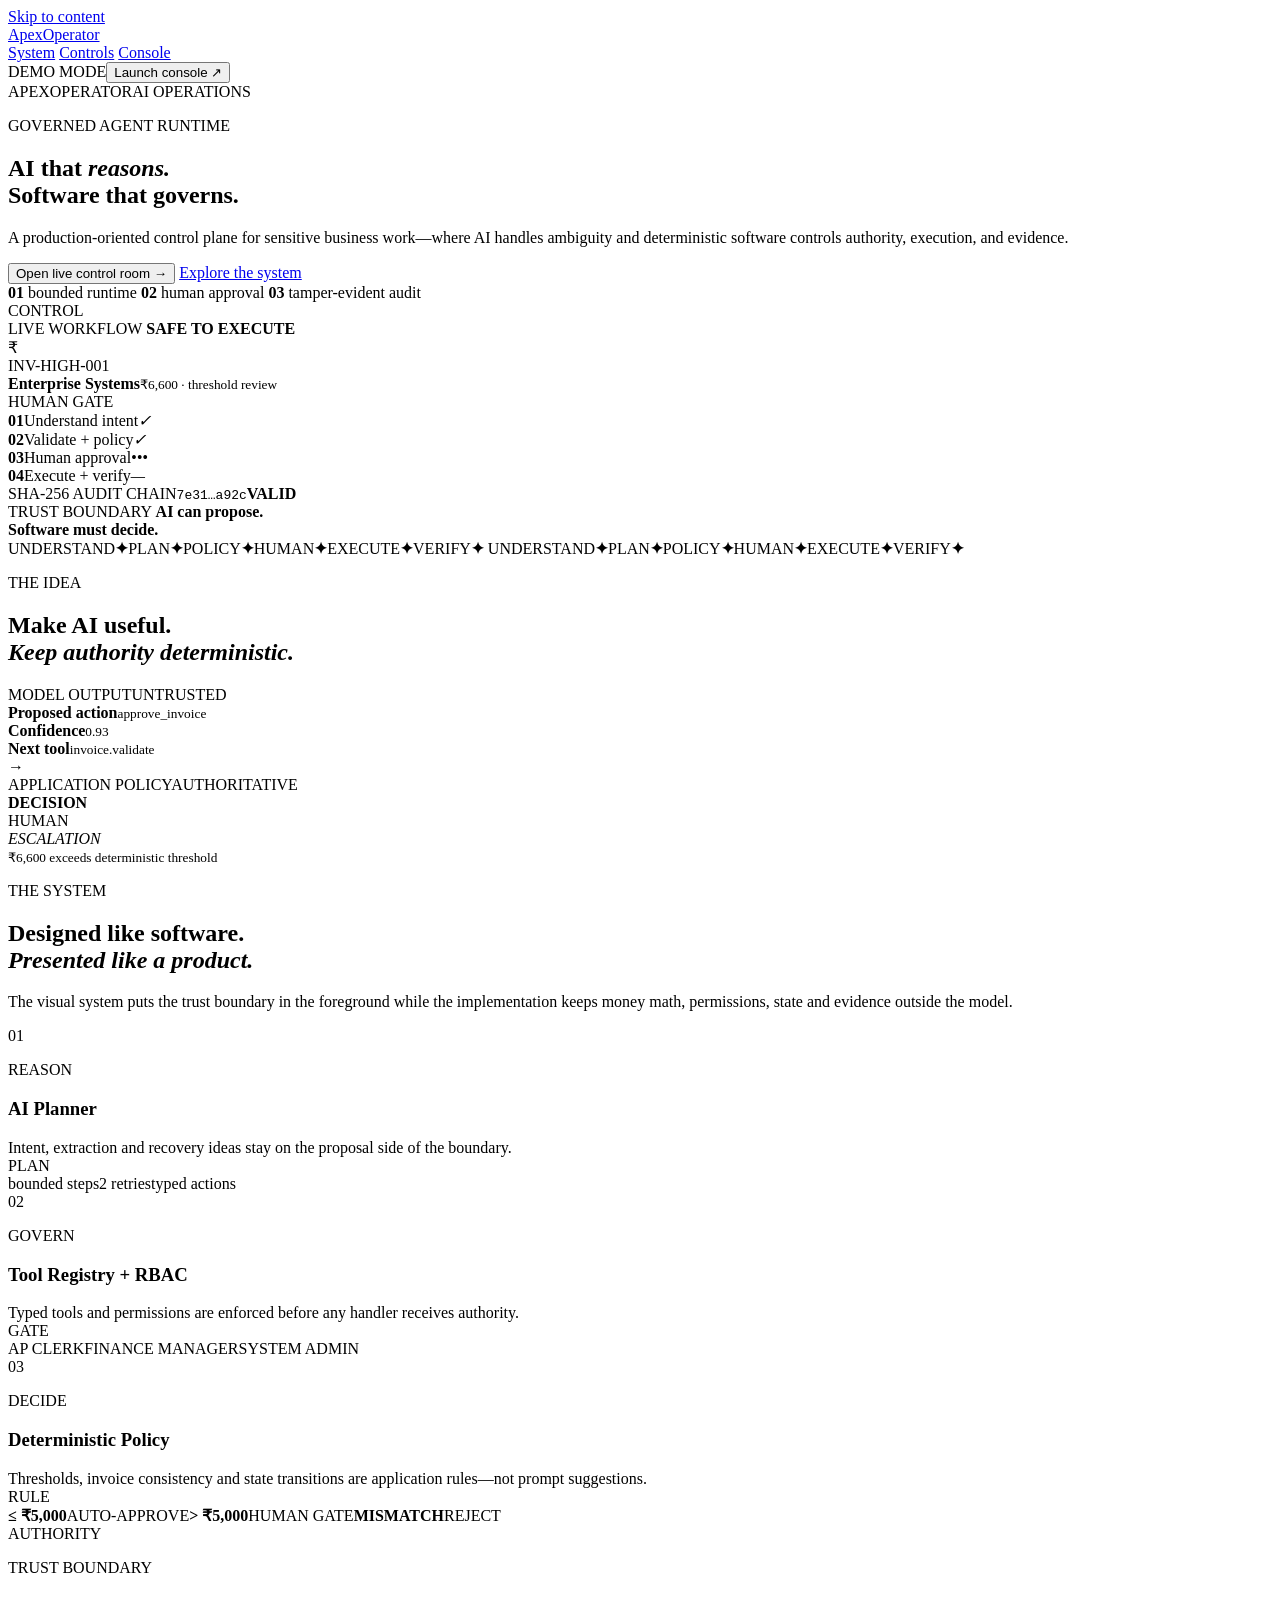
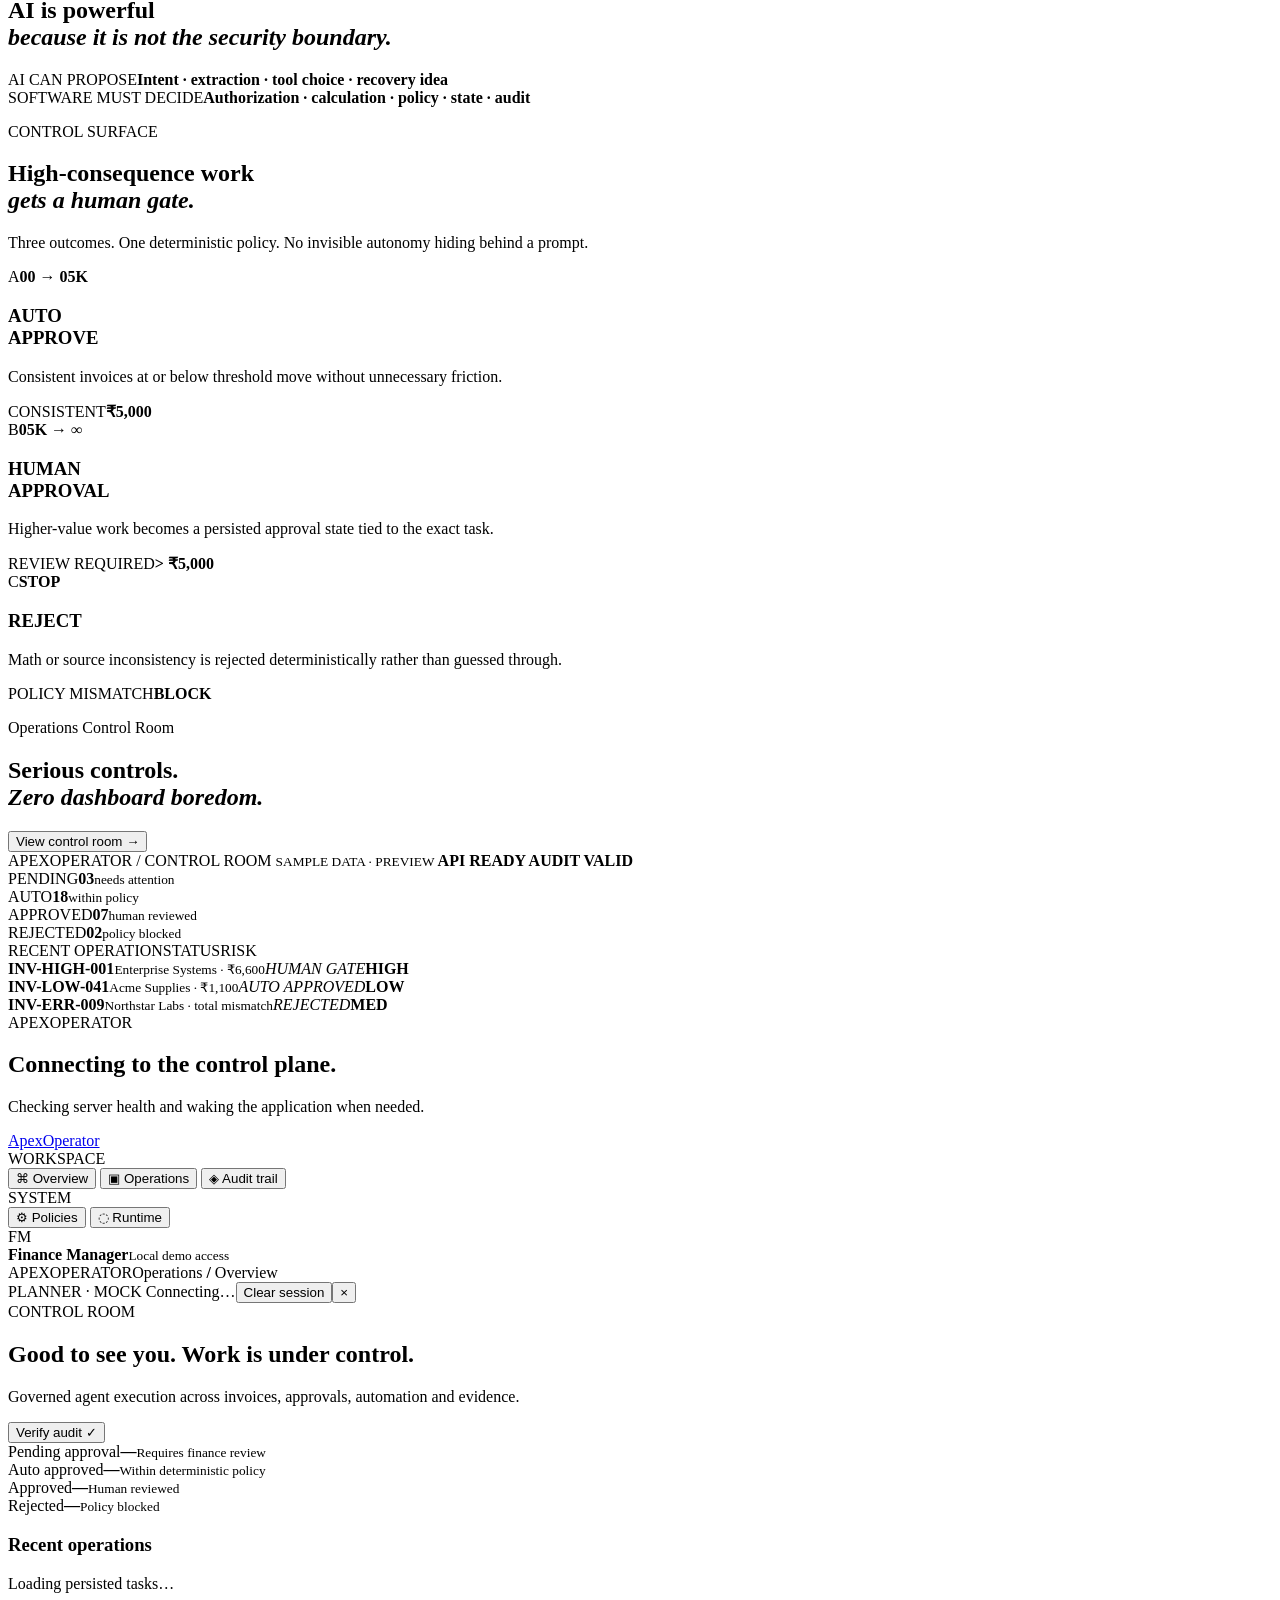
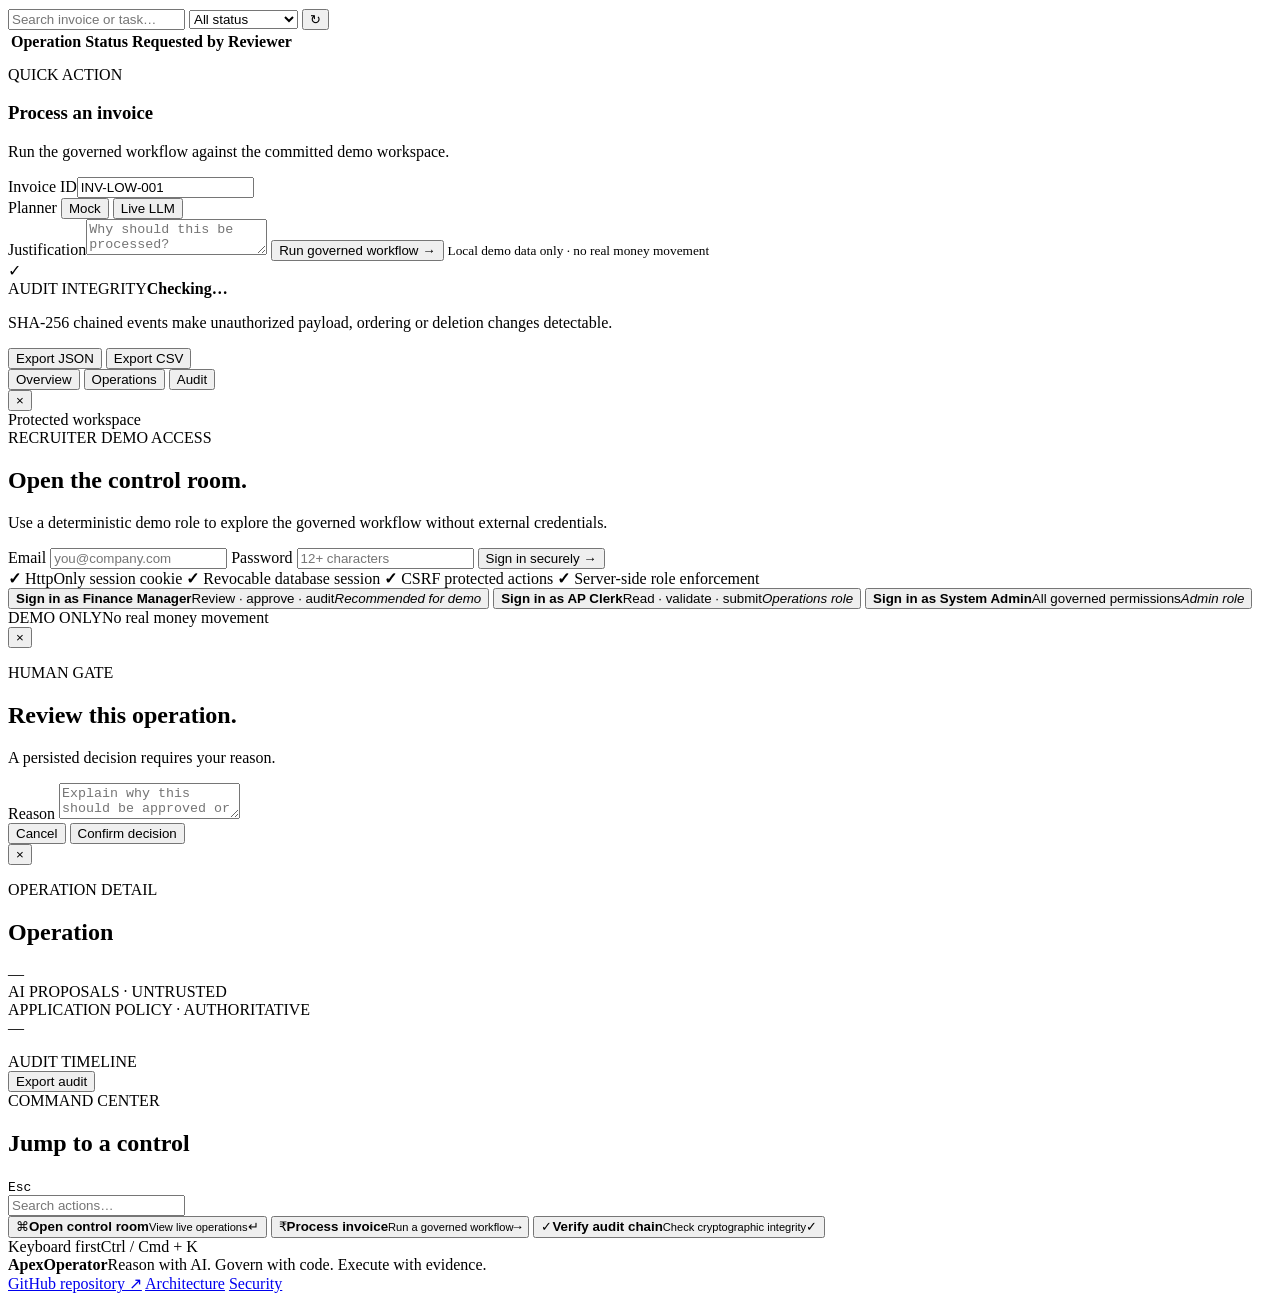
==== frontend/index.html @ 137b0757 "fix(ui): preserve control-room naming for product tests" ====
<!doctype html>
<html lang="en">
<head>
  <meta charset="utf-8">
  <meta name="viewport" content="width=device-width,initial-scale=1">
  <meta name="theme-color" content="#2e145f">
  <meta name="description" content="ApexOperator — governed AI for high-consequence business operations. AI plans. Deterministic software governs authority.">
  <meta name="robots" content="index,follow">
  <link rel="canonical" href="https://apexoperator.onrender.com/">
  <meta property="og:type" content="website">
  <meta property="og:title" content="ApexOperator — Governed AI Operations">
  <meta property="og:description" content="AI reasons. Deterministic software governs authority, execution and evidence.">
  <meta property="og:url" content="https://apexoperator.onrender.com/">
  <meta property="og:image" content="https://apexoperator.onrender.com/assets/social-card.svg">
  <meta name="twitter:card" content="summary_large_image">
  <meta name="twitter:title" content="ApexOperator — Governed AI Operations">
  <meta name="twitter:description" content="AI reasons. Deterministic software governs authority, execution and evidence.">
  <meta name="twitter:image" content="https://apexoperator.onrender.com/assets/social-card.svg">
  <link rel="icon" type="image/svg+xml" href="/assets/favicon.svg">
  <title>ApexOperator — Governed AI Operations</title>
  <link rel="stylesheet" href="/assets/styles.css">
  <link rel="stylesheet" href="/assets/2026-polish.css">
  <link rel="stylesheet" href="/assets/2026-editions.css">
</head>
<body>
  <div class="noise"></div>
  <div class="ambient ambient-a"></div>
  <div class="ambient ambient-b"></div>

  <a class="skip-link" href="#top">Skip to content</a>
  <header class="site-header">
    <a class="brand" href="#top" aria-label="ApexOperator home">
      <span class="brand-mark"><span></span><span></span><span></span></span>
      <span>ApexOperator</span>
    </a>
    <nav class="top-nav" aria-label="Primary">
      <a href="#system">System</a>
      <a href="#controls">Controls</a>
      <a href="#console">Console</a>
      <div class="header-actions"><span class="session-badge" id="sessionBadge"><b></b> DEMO MODE</span><button class="nav-cta" id="launchTop">Launch console <span>↗</span></button></div>
    </nav>
  </header>


  <main id="top">
    <section class="ed-hero">
      <div class="ed-hero-noise"></div>
      <div class="ed-hero-inner section-shell">
        <div class="ed-hero-copy">
          <div class="ed-mini-nav"><span>APEXOPERATOR</span><i></i><span>AI OPERATIONS</span></div>
          <p class="ed-kicker">GOVERNED AGENT RUNTIME</p>
          <h1>AI that <em>reasons.</em><br>Software that <strong>governs.</strong></h1>
          <p class="ed-hero-lede">A production-oriented control plane for sensitive business work—where AI handles ambiguity and deterministic software controls authority, execution, and evidence.</p>
          <div class="hero-actions">
            <button class="primary-btn ed-primary" id="launchHero">Open live control room <span>→</span></button>
            <a class="secondary-btn ed-secondary" href="#system">Explore the system</a>
          </div>
          <div class="ed-proof-row">
            <span><b>01</b> bounded runtime</span>
            <span><b>02</b> human approval</span>
            <span><b>03</b> tamper-evident audit</span>
          </div>
        </div>

        <div class="ed-hero-art" aria-label="ApexOperator governed execution visualization">
          <div class="ed-orb ed-orb-a"></div>
          <div class="ed-orb ed-orb-b"></div>
          <div class="ed-hero-word">CONTROL</div>
          <div class="ed-float-card ed-main-card">
            <div class="ed-card-head"><span>LIVE WORKFLOW</span><b><i></i> SAFE TO EXECUTE</b></div>
            <div class="ed-invoice">
              <div class="ed-invoice-icon">₹</div>
              <div><div>INV-HIGH-001</div><strong>Enterprise Systems</strong><small>₹6,600 · threshold review</small></div>
              <span>HUMAN GATE</span>
            </div>
            <div class="ed-flow">
              <div class="ed-flow-item done"><b>01</b><span>Understand intent</span><i>✓</i></div>
              <div class="ed-flow-line"></div>
              <div class="ed-flow-item done"><b>02</b><span>Validate + policy</span><i>✓</i></div>
              <div class="ed-flow-line active"></div>
              <div class="ed-flow-item wait"><b>03</b><span>Human approval</span><i>•••</i></div>
              <div class="ed-flow-line"></div>
              <div class="ed-flow-item mute"><b>04</b><span>Execute + verify</span><i>—</i></div>
            </div>
            <div class="ed-hash"><span>SHA-256 AUDIT CHAIN</span><code>7e31…a92c</code><strong>VALID</strong></div>
          </div>
          <div class="ed-float-card ed-side-card">
            <span>TRUST BOUNDARY</span>
            <strong>AI can propose.<br>Software must decide.</strong>
          </div>
        </div>
      </div>
    </section>

    <section class="ed-marquee" aria-label="Workflow principles">
      <div class="ed-marquee-track" aria-hidden="true">
        <span>UNDERSTAND</span><b>✦</b><span>PLAN</span><b>✦</b><span>POLICY</span><b>✦</b><span>HUMAN</span><b>✦</b><span>EXECUTE</span><b>✦</b><span>VERIFY</span><b>✦</b>
        <span>UNDERSTAND</span><b>✦</b><span>PLAN</span><b>✦</b><span>POLICY</span><b>✦</b><span>HUMAN</span><b>✦</b><span>EXECUTE</span><b>✦</b><span>VERIFY</span><b>✦</b>
      </div>
    </section>

    <section class="ed-statement section-shell">
      <div class="ed-statement-copy">
        <p class="ed-kicker">THE IDEA</p>
        <h2>Make AI useful.<br><em>Keep authority deterministic.</em></h2>
      </div>
      <div class="ed-statement-visual">
        <div class="ed-signal-card">
          <div class="ed-signal-top"><span>MODEL OUTPUT</span><span>UNTRUSTED</span></div>
          <div class="ed-signal-line"><i></i><b>Proposed action</b><small>approve_invoice</small></div>
          <div class="ed-signal-line"><i></i><b>Confidence</b><small>0.93</small></div>
          <div class="ed-signal-line"><i></i><b>Next tool</b><small>invoice.validate</small></div>
        </div>
        <div class="ed-arrow">→</div>
        <div class="ed-decision-card">
          <div class="ed-signal-top"><span>APPLICATION POLICY</span><span class="green">AUTHORITATIVE</span></div>
          <strong>DECISION</strong>
          <div class="ed-decision">HUMAN<br><em>ESCALATION</em></div>
          <small>₹6,600 exceeds deterministic threshold</small>
        </div>
      </div>
    </section>

    <section class="ed-system section-shell" id="system">
      <div class="ed-section-intro">
        <div><p class="ed-kicker">THE SYSTEM</p><h2>Designed like software.<br><em>Presented like a product.</em></h2></div>
        <p>The visual system puts the trust boundary in the foreground while the implementation keeps money math, permissions, state and evidence outside the model.</p>
      </div>

      <article class="ed-system-row ed-row-purple">
        <div class="ed-row-index">01</div>
        <div class="ed-row-copy"><p>REASON</p><h3>AI Planner</h3><span>Intent, extraction and recovery ideas stay on the proposal side of the boundary.</span></div>
        <div class="ed-row-art"><div class="ed-giant-word">PLAN</div><div class="ed-chip-stack"><span>bounded steps</span><span>2 retries</span><span>typed actions</span></div></div>
      </article>

      <article class="ed-system-row ed-row-green">
        <div class="ed-row-index">02</div>
        <div class="ed-row-copy"><p>GOVERN</p><h3>Tool Registry + RBAC</h3><span>Typed tools and permissions are enforced before any handler receives authority.</span></div>
        <div class="ed-row-art"><div class="ed-giant-word">GATE</div><div class="ed-chip-stack"><span>AP CLERK</span><span>FINANCE MANAGER</span><span>SYSTEM ADMIN</span></div></div>
      </article>

      <article class="ed-system-row ed-row-ink">
        <div class="ed-row-index">03</div>
        <div class="ed-row-copy"><p>DECIDE</p><h3>Deterministic Policy</h3><span>Thresholds, invoice consistency and state transitions are application rules—not prompt suggestions.</span></div>
        <div class="ed-row-art"><div class="ed-giant-word">RULE</div><div class="ed-policy-slab"><b>≤ ₹5,000</b><span>AUTO-APPROVE</span><b>&gt; ₹5,000</b><span>HUMAN GATE</span><b>MISMATCH</b><span>REJECT</span></div></div>
      </article>
    </section>

    <section class="ed-boundary">
      <div class="section-shell ed-boundary-inner">
        <div class="ed-boundary-word">AUTHORITY</div>
        <div class="ed-boundary-copy">
          <p class="ed-kicker">TRUST BOUNDARY</p>
          <h2>AI is powerful<br><em>because it is not the security boundary.</em></h2>
          <div class="ed-boundary-grid">
            <div><span>AI CAN PROPOSE</span><strong>Intent · extraction · tool choice · recovery idea</strong></div>
            <div><span>SOFTWARE MUST DECIDE</span><strong>Authorization · calculation · policy · state · audit</strong></div>
          </div>
        </div>
      </div>
    </section>

    <section class="ed-controls section-shell controls-section" id="controls">
      <div class="ed-section-intro">
        <div><p class="ed-kicker">CONTROL SURFACE</p><h2>High-consequence work<br><em>gets a human gate.</em></h2></div>
        <p>Three outcomes. One deterministic policy. No invisible autonomy hiding behind a prompt.</p>
      </div>

      <div class="ed-control-grid">
        <article class="ed-control-card ed-control-a">
          <div class="ed-control-top"><span>A</span><b>00 → 05K</b></div>
          <h3>AUTO<br>APPROVE</h3>
          <p>Consistent invoices at or below threshold move without unnecessary friction.</p>
          <div class="ed-control-foot"><span>CONSISTENT</span><strong>₹5,000</strong></div>
        </article>
        <article class="ed-control-card ed-control-b">
          <div class="ed-control-top"><span>B</span><b>05K → ∞</b></div>
          <h3>HUMAN<br>APPROVAL</h3>
          <p>Higher-value work becomes a persisted approval state tied to the exact task.</p>
          <div class="ed-control-foot"><span>REVIEW REQUIRED</span><strong>&gt; ₹5,000</strong></div>
        </article>
        <article class="ed-control-card ed-control-c">
          <div class="ed-control-top"><span>C</span><b>STOP</b></div>
          <h3>REJECT</h3>
          <p>Math or source inconsistency is rejected deterministically rather than guessed through.</p>
          <div class="ed-control-foot"><span>POLICY MISMATCH</span><strong>BLOCK</strong></div>
        </article>
      </div>
    </section>

    <section class="ed-console-section section-shell console-preview" id="console">
      <div class="ed-console-head">
        <div><p class="ed-kicker">Operations Control Room</p><h2>Serious controls.<br><em>Zero dashboard boredom.</em></h2></div>
        <button class="secondary-btn" id="launchConsole">View control room <span>→</span></button>
      </div>
      <div class="ed-console-frame">
        <div class="ed-console-bar"><span>APEXOPERATOR / CONTROL ROOM <small class="sample-label">SAMPLE DATA · PREVIEW</small></span><b><i></i> API READY</b><b><i></i> AUDIT VALID</b></div>
        <div class="ed-console-stats">
          <div><span>PENDING</span><strong>03</strong><small>needs attention</small></div>
          <div><span>AUTO</span><strong>18</strong><small>within policy</small></div>
          <div><span>APPROVED</span><strong>07</strong><small>human reviewed</small></div>
          <div><span>REJECTED</span><strong>02</strong><small>policy blocked</small></div>
        </div>
        <div class="ed-console-table">
          <div class="ed-console-row ed-console-headrow"><span>RECENT OPERATION</span><span>STATUS</span><span>RISK</span></div>
          <div class="ed-console-row"><span><b>INV-HIGH-001</b><small>Enterprise Systems · ₹6,600</small></span><em>HUMAN GATE</em><strong>HIGH</strong></div>
          <div class="ed-console-row"><span><b>INV-LOW-041</b><small>Acme Supplies · ₹1,100</small></span><em class="green">AUTO APPROVED</em><strong>LOW</strong></div>
          <div class="ed-console-row"><span><b>INV-ERR-009</b><small>Northstar Labs · total mismatch</small></span><em class="red">REJECTED</em><strong>MED</strong></div>
        </div>
      </div>
    </section>
  </main>

  <div class="boot-overlay" id="bootOverlay" aria-hidden="false">
    <div class="boot-card" role="status" aria-live="polite">
      <div class="boot-kicker"><i></i> APEXOPERATOR</div>
      <h2 id="bootTitle">Connecting to the control plane.</h2>
      <p id="bootMessage">Checking server health and waking the application when needed.</p>
      <div class="boot-progress"><i id="bootProgress"></i></div>
      <button class="secondary-btn" id="bootRetry" hidden>Retry connection</button>
    </div>
  </div>

  <div class="console-overlay" id="consoleOverlay" aria-hidden="true">
    <div class="console-app">
      <div class="app-sidebar">
        <a class="brand app-brand" href="#top"><span class="brand-mark"><span></span><span></span><span></span></span><span>ApexOperator</span></a>
        <div class="side-label">WORKSPACE</div>
        <button class="side-link active"><span>⌘</span> Overview</button>
        <button class="side-link" id="sideTasks"><span>▣</span> Operations</button>
        <button class="side-link"><span>◈</span> Audit trail</button>
        <div class="side-label">SYSTEM</div>
        <button class="side-link"><span>⚙</span> Policies</button>
        <button class="side-link"><span>◌</span> Runtime</button>
        <div class="side-footer"><span class="avatar">FM</span><div><b>Finance Manager</b><small>Local demo access</small></div></div>
      </div>
      <div class="app-main">
        <div class="app-topbar">
          <div><span class="mobile-brand">APEXOPERATOR</span><span class="crumb">Operations <b>/</b> Overview</span></div>
          <div class="app-actions"><span id="plannerPill" class="planner-pill">PLANNER · MOCK</span><span id="apiPill" class="health-pill"><b></b> Connecting…</span><button class="ghost-btn" id="logout">Clear session</button><button class="close-btn" id="closeConsole" aria-label="Close">×</button></div>
        </div>

        <div class="app-content">
          <div class="app-welcome">
            <div><span class="eyebrow">CONTROL ROOM</span><h2>Good to see you. <span>Work is under control.</span></h2><p>Governed agent execution across invoices, approvals, automation and evidence.</p></div>
            <button class="primary-btn small" id="verifyBtn">Verify audit <span>✓</span></button>
          </div>

          <div class="live-kpis" id="liveKpis">
            <div class="live-kpi"><span>Pending approval</span><strong>—</strong><small>Requires finance review</small></div>
            <div class="live-kpi"><span>Auto approved</span><strong>—</strong><small>Within deterministic policy</small></div>
            <div class="live-kpi"><span>Approved</span><strong>—</strong><small>Human reviewed</small></div>
            <div class="live-kpi"><span>Rejected</span><strong>—</strong><small>Policy blocked</small></div>
          </div>

          <div class="workspace-grid">
            <section class="operations-panel">
              <div class="panel-toolbar">
                <div><h3>Recent operations</h3><p id="recordHint">Loading persisted tasks…</p></div>
                <div class="toolbar-tools">
  <input id="taskFilter" type="search" placeholder="Search invoice or task…" aria-label="Search operations">
  <select id="taskStatusFilter" aria-label="Filter by status">
    <option value="">All status</option>
    <option value="PENDING_HUMAN_APPROVAL">Pending</option>
    <option value="AUTO_APPROVED">Auto approved</option>
    <option value="APPROVED">Approved</option>
    <option value="REJECTED">Rejected</option>
  </select>
  <button class="icon-btn" id="refreshBtn" title="Refresh">↻</button>
</div>
              </div>
              <div class="operation-table-wrap">
                <table class="operation-table">
                  <thead><tr><th>Operation</th><th>Status</th><th>Requested by</th><th>Reviewer</th><th></th></tr></thead>
                  <tbody id="operationsBody">
  <tr class="skeleton-row"><td colspan="5"><span></span><span></span><span></span></td></tr>
  <tr class="skeleton-row"><td colspan="5"><span></span><span></span><span></span></td></tr>
  <tr class="skeleton-row"><td colspan="5"><span></span><span></span><span></span></td></tr>
</tbody>
                </table>
              </div>
              <div id="taskPagination" class="task-pagination" hidden></div>
            </section>

            <aside class="right-rail">
              <section class="action-panel">
                <div class="eyebrow">QUICK ACTION</div>
                <h3>Process an invoice</h3>
                <p>Run the governed workflow against the committed demo workspace.</p>
                <label>Invoice ID<input id="invoiceInput" value="INV-LOW-001" autocomplete="off"></label>
                <div class="planner-toggle" role="group" aria-label="Planner mode">
                  <span>Planner</span>
                  <button type="button" class="planner-choice active" data-planner="mock">Mock</button>
                  <button type="button" class="planner-choice" data-planner="openai" id="livePlannerChoice">Live LLM</button>
                </div>
                <label>Justification<textarea id="justificationInput" placeholder="Why should this be processed?"></textarea></label>
                <button class="primary-btn full" id="processBtn">Run governed workflow <span>→</span></button>
                <small class="demo-note">Local demo data only · no real money movement</small>
              </section>
              <section class="integrity-panel" id="integrityPanel">
                <div class="integrity-head"><span class="shield">✓</span><div><span>AUDIT INTEGRITY</span><strong id="auditStatus">Checking…</strong></div></div>
                <div class="integrity-bar"><i></i></div>
                <p>SHA-256 chained events make unauthorized payload, ordering or deletion changes detectable.</p>
                <div class="audit-actions">
                  <button class="ghost-btn" id="exportJsonBtn">Export JSON</button>
                  <button class="ghost-btn" id="exportCsvBtn">Export CSV</button>
                  <button class="ghost-btn danger" id="tamperBtn" hidden>Simulate tampering</button>
                  <button class="ghost-btn" id="resetDemoBtn" hidden>Reset demo data</button>
                </div>
              </section>
            </aside>
          </div>
        </div>
      </div>
      <div class="mobile-console-nav" aria-label="Control room navigation">
        <button data-mobile-section="overview">Overview</button>
        <button data-mobile-section="operations">Operations</button>
        <button data-mobile-section="audit">Audit</button>
      </div>
    </div>
  </div>

  <div class="auth-modal" id="authModal" aria-hidden="true">
    <div class="auth-card" role="dialog" aria-modal="true" aria-labelledby="authTitle">
      <button class="close-btn modal-close" id="closeAuth" aria-label="Close sign in">×</button>
      <div class="auth-topline">
        <div class="auth-logo"><span class="brand-mark"><span></span><span></span><span></span></span></div>
        <span class="security-chip"><b></b> Protected workspace</span>
      </div>
      <div class="eyebrow" id="authKicker">RECRUITER DEMO ACCESS</div>
      <h2 id="authTitle">Open the control room.</h2>
      <p id="authLede">Use a deterministic demo role to explore the governed workflow without external credentials.</p>

      <div id="productionAuth" class="hidden">
        <form id="loginForm" class="login-form">
          <label>Email
            <input id="loginEmail" name="email" type="email" autocomplete="username" placeholder="you@company.com" required>
          </label>
          <label>Password
            <input id="loginPassword" name="password" type="password" autocomplete="current-password" placeholder="12+ characters" minlength="12" required>
          </label>
          <button class="primary-btn full" id="loginBtn" type="submit">Sign in securely <span>→</span></button>
        </form>
        <div class="auth-security-grid">
          <span><b>✓</b> HttpOnly session cookie</span>
          <span><b>✓</b> Revocable database session</span>
          <span><b>✓</b> CSRF protected actions</span>
          <span><b>✓</b> Server-side role enforcement</span>
        </div>
      </div>

      <div id="demoAuth">
        <div class="role-grid">
          <button class="role-card" aria-label="Finance Manager" data-token="dev-manager-token" data-role="FINANCE_MANAGER" data-actor="dev-manager"><b>Sign in as Finance Manager</b><span>Review · approve · audit</span><i>Recommended for demo</i></button>
          <button class="role-card" aria-label="AP Clerk" data-token="dev-clerk-token" data-role="AP_CLERK" data-actor="dev-clerk"><b>Sign in as AP Clerk</b><span>Read · validate · submit</span><i>Operations role</i></button>
          <button class="role-card" aria-label="System Admin" data-token="dev-admin-token" data-role="SYSTEM_ADMIN" data-actor="dev-admin"><b>Sign in as System Admin</b><span>All governed permissions</span><i>Admin role</i></button>
        </div>
      </div>

      <div class="auth-foot" id="authFoot"><span>DEMO ONLY</span><span>No real money movement</span></div>
    </div>
  </div>

  <div class="review-modal" id="reviewModal" aria-hidden="true">
    <div class="review-card" role="dialog" aria-modal="true" aria-labelledby="reviewTitle">
      <button class="close-btn" id="closeReview" aria-label="Close review">×</button>
      <p class="ed-kicker">HUMAN GATE</p>
      <h2 id="reviewTitle">Review this operation.</h2>
      <p id="reviewTaskLabel">A persisted decision requires your reason.</p>
      <label>Reason
        <textarea id="reviewReason" minlength="3" maxlength="500" placeholder="Explain why this should be approved or rejected." required></textarea>
      </label>
      <div class="review-actions">
        <button class="secondary-btn" id="reviewCancel">Cancel</button>
        <button class="primary-btn" id="reviewConfirm">Confirm decision</button>
      </div>
      <div class="review-status" id="reviewStatus" aria-live="polite"></div>
    </div>
  </div>

  <div class="detail-modal" id="detailModal" aria-hidden="true">
    <div class="detail-card" role="dialog" aria-modal="true" aria-labelledby="detailTitle">
      <button class="close-btn" id="closeDetail" aria-label="Close task detail">×</button>
      <div class="detail-head">
        <div><p class="ed-kicker">OPERATION DETAIL</p><h2 id="detailTitle">Operation</h2><span id="detailMeta"></span></div>
        <span id="detailStatus" class="detail-status">—</span>
      </div>
      <div class="detail-grid">
        <section class="detail-panel">
          <div class="detail-panel-title">AI PROPOSALS · UNTRUSTED</div>
          <div id="plannerProposalList" class="proposal-list"></div>
        </section>
        <section class="detail-panel">
          <div class="detail-panel-title">APPLICATION POLICY · AUTHORITATIVE</div>
          <div id="policyDecision" class="policy-decision">—</div>
          <p id="policyDetail"></p>
        </section>
      </div>
      <section class="detail-panel">
        <div class="detail-panel-title">AUDIT TIMELINE</div>
        <div id="auditTimeline" class="audit-timeline"></div>
      </section>
      <div class="detail-footer"><span id="detailReviewer"></span><div><button class="ghost-btn" id="detailExport">Export audit</button></div></div>
    </div>
  </div>

  <div class="command-palette" id="commandPalette" aria-hidden="true">
    <div class="command-card" role="dialog" aria-modal="true" aria-labelledby="commandTitle">
      <div class="command-head"><div><span class="eyebrow">COMMAND CENTER</span><h2 id="commandTitle">Jump to a control</h2></div><kbd>Esc</kbd></div>
      <input id="commandSearch" type="search" placeholder="Search actions…" aria-label="Search actions">
      <div class="command-list">
        <button data-command="console"><span class="command-icon">⌘</span><strong>Open control room</strong><small>View live operations</small><kbd>↵</kbd></button>
        <button data-command="invoice"><span class="command-icon">₹</span><strong>Process invoice</strong><small>Run a governed workflow</small><kbd>→</kbd></button>
        <button data-command="audit"><span class="command-icon">✓</span><strong>Verify audit chain</strong><small>Check cryptographic integrity</small><kbd>✓</kbd></button>
      </div>
      <div class="command-foot"><span>Keyboard first</span><span>Ctrl / Cmd + K</span></div>
    </div>
  </div>

  <footer class="ed-footer section-shell">
    <div><strong>ApexOperator</strong><span>Reason with AI. Govern with code. Execute with evidence.</span></div>
    <nav aria-label="Footer">
      <a href="https://github.com/Eshablink/ApexOperator" target="_blank" rel="noopener">GitHub repository ↗</a>
      <a href="https://github.com/Eshablink/ApexOperator/blob/main/docs/ARCHITECTURE.md" target="_blank" rel="noopener">Architecture</a>
      <a href="https://github.com/Eshablink/ApexOperator/blob/main/docs/SECURITY.md" target="_blank" rel="noopener">Security</a>
    </nav>
  </footer>

  <div class="toast-stack" id="toastStack" aria-live="polite"></div>
  <script src="/assets/app.js"></script>
  <script src="/assets/2026-interactions.js"></script>
  <script src="/assets/control-room-enhancements.js"></script>
</body>
</html>
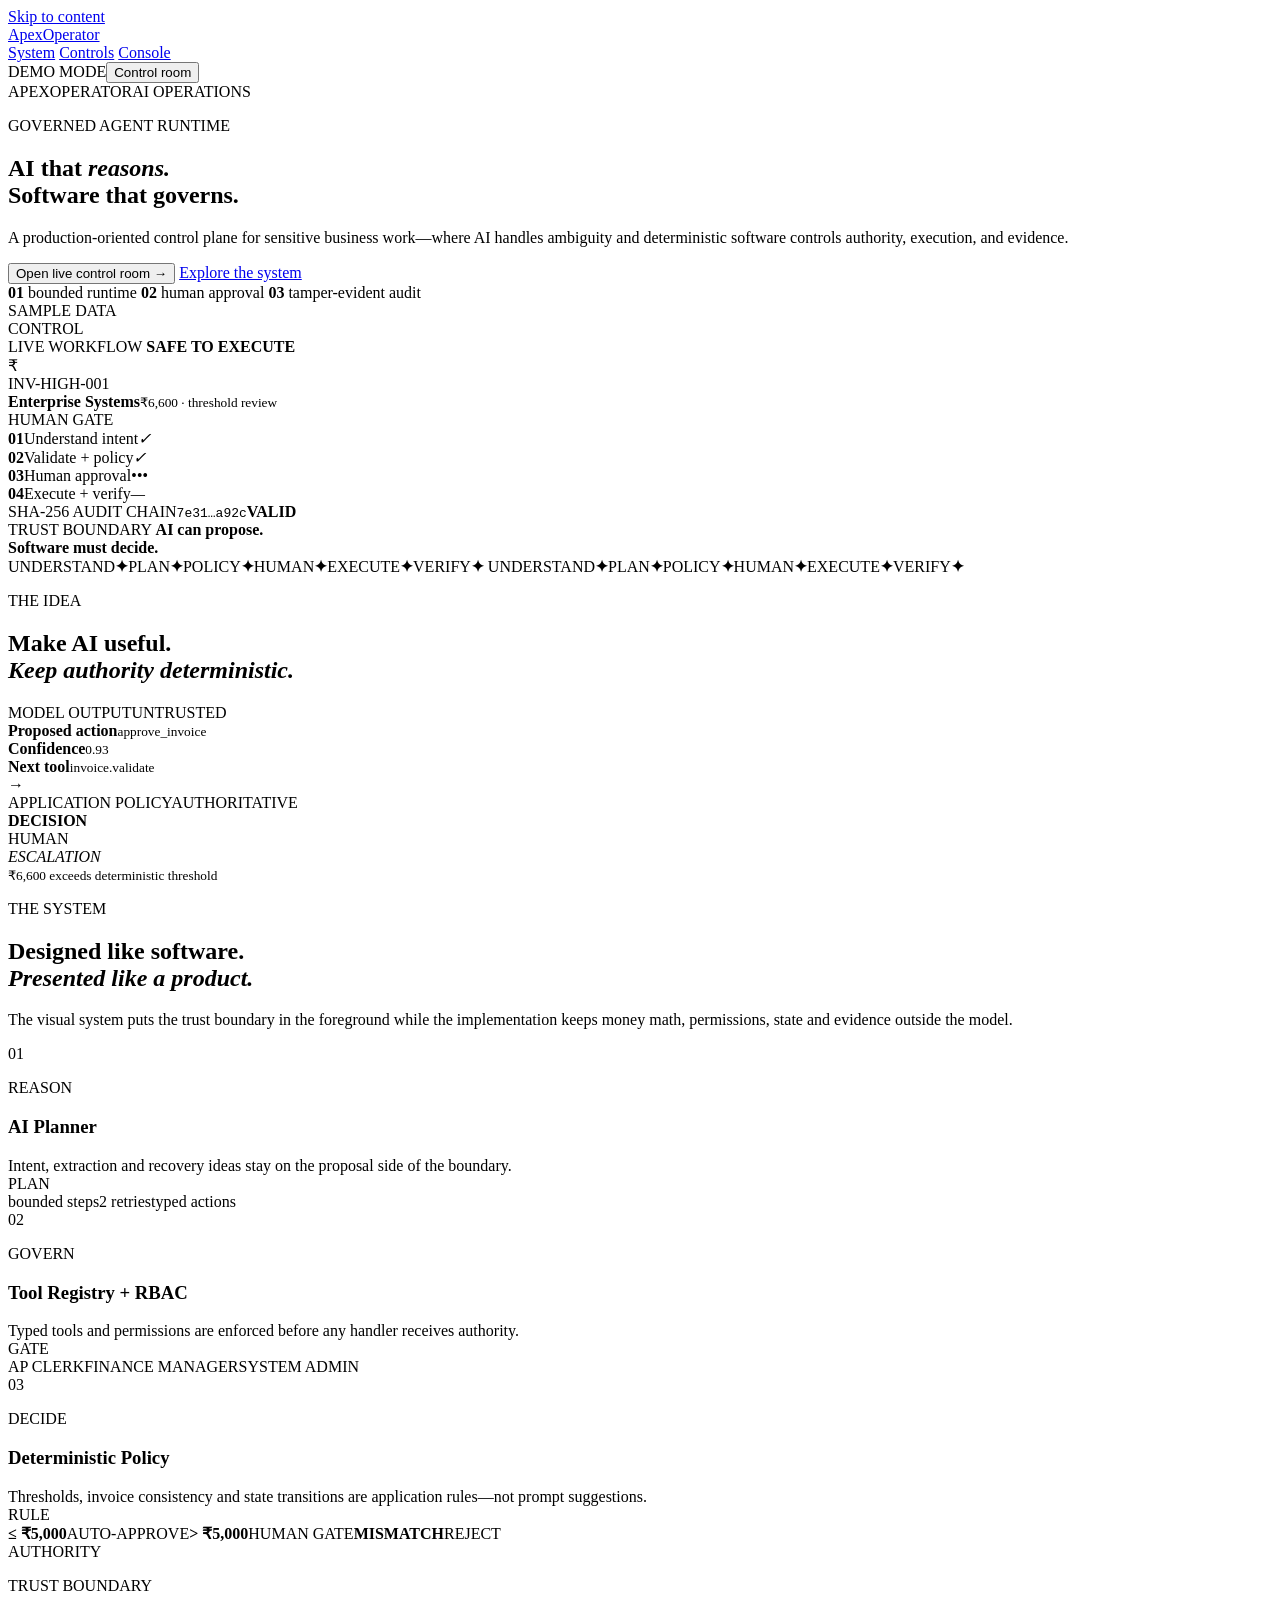
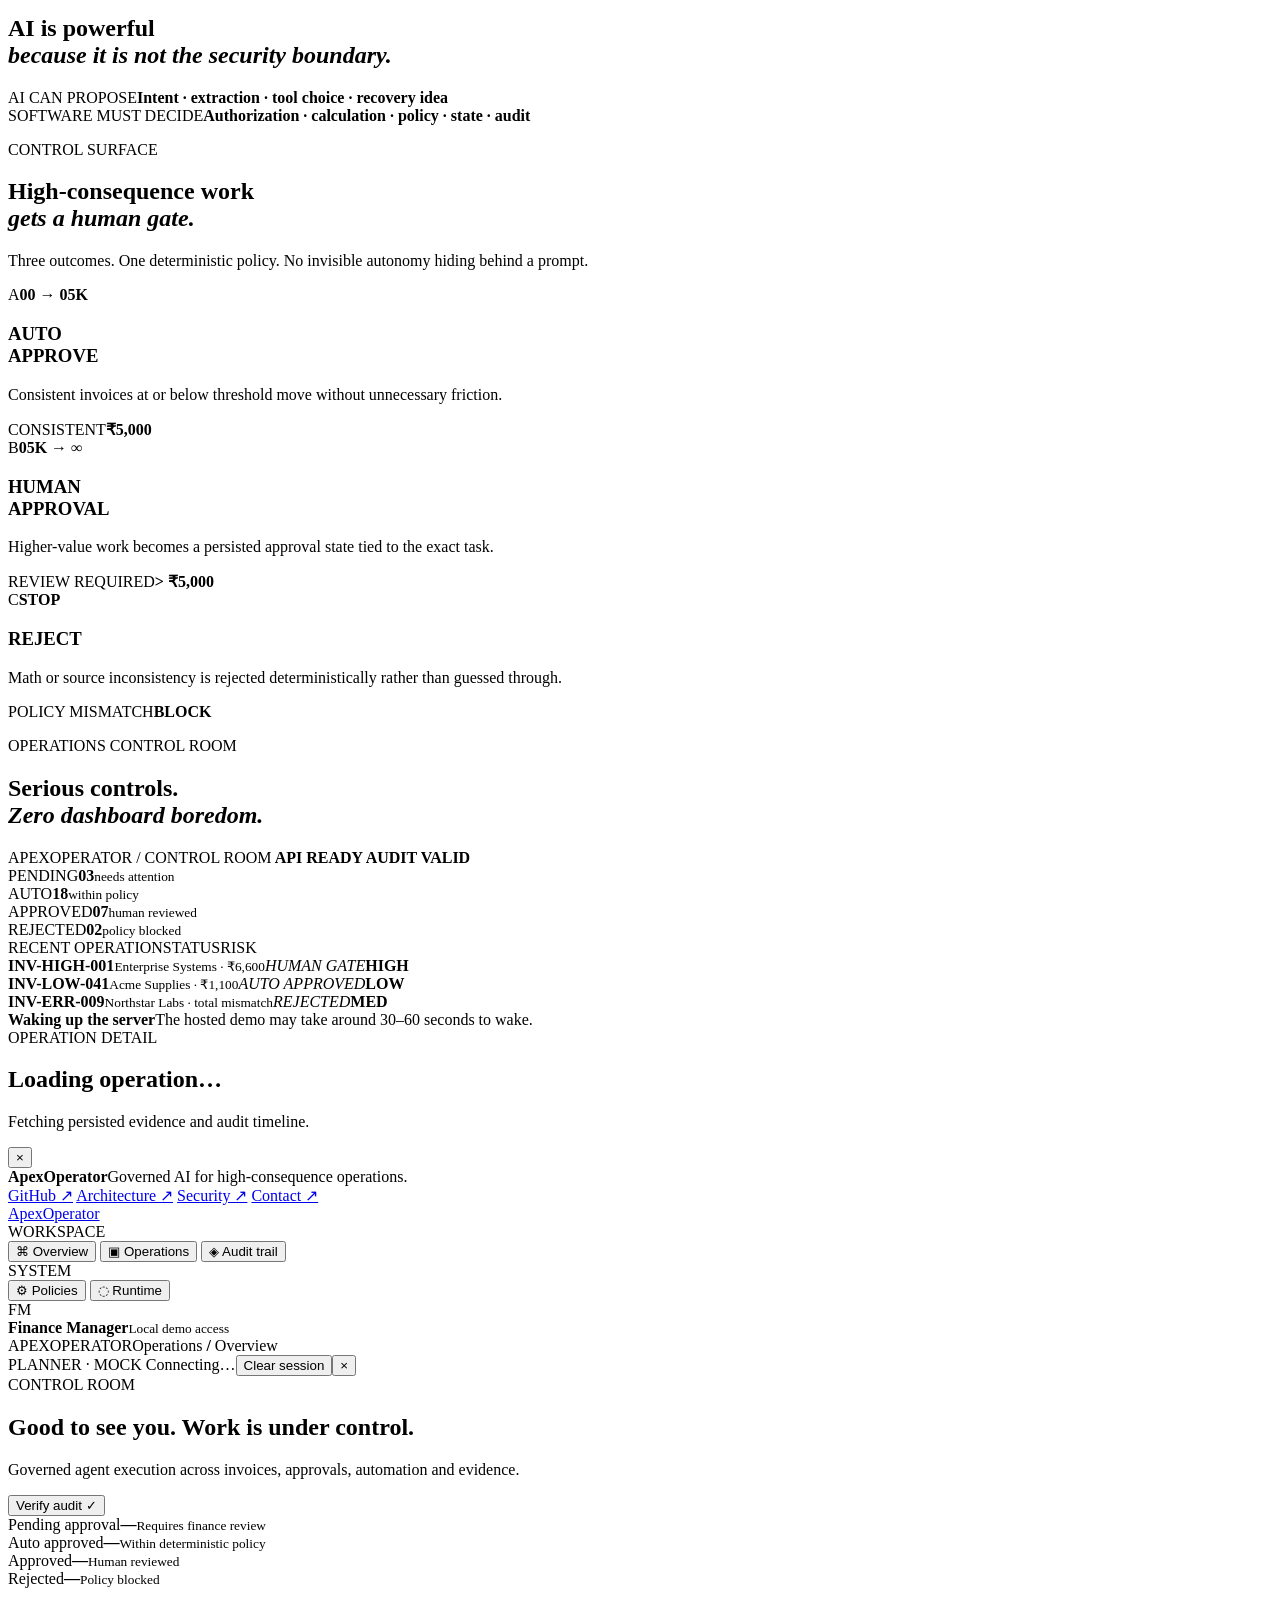
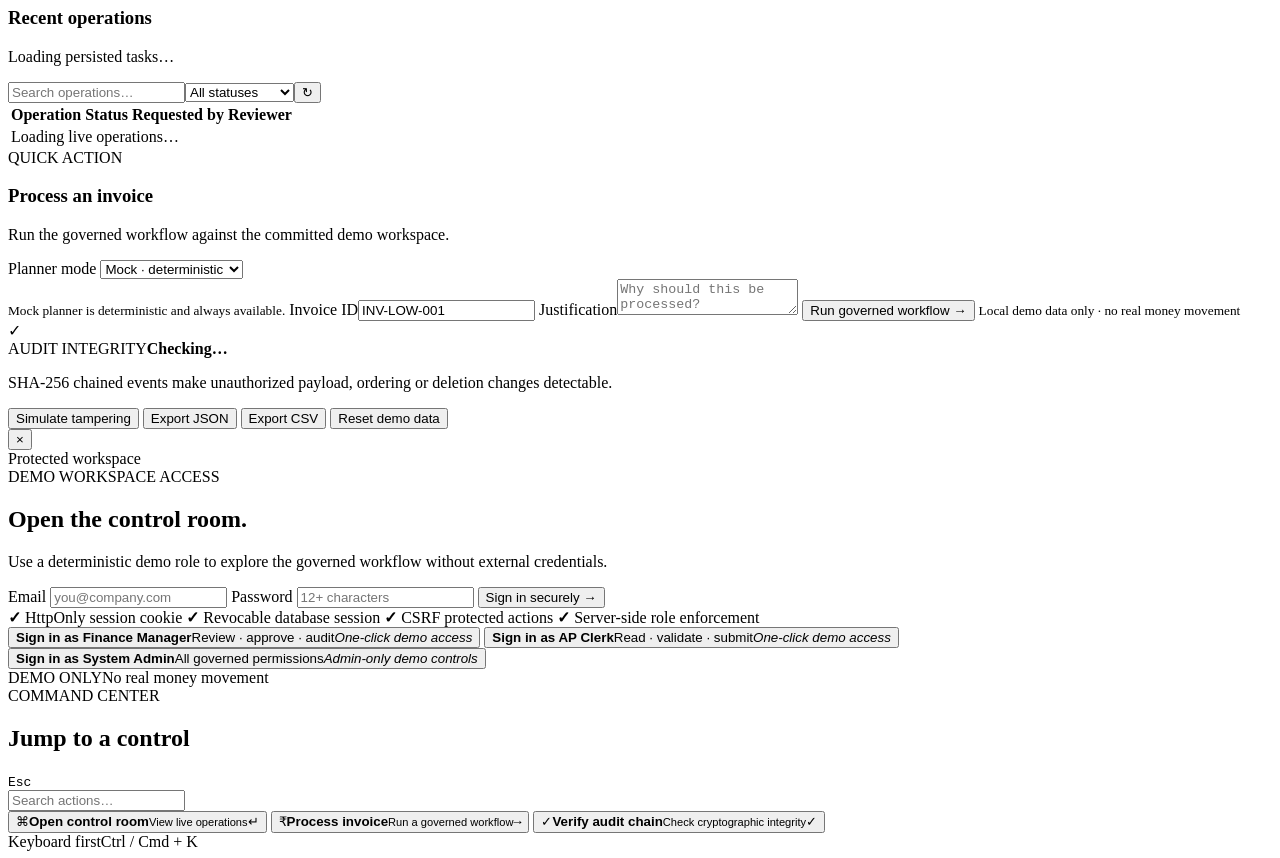
==== commit 79730e6d: "feat: add resilient states task detail and credibility links" ====
--- a/frontend/index.html
+++ b/frontend/index.html
@@ -4,23 +4,28 @@
   <meta charset="utf-8">
   <meta name="viewport" content="width=device-width,initial-scale=1">
   <meta name="theme-color" content="#2e145f">
-  <meta name="description" content="ApexOperator — governed AI for high-consequence business operations. AI plans. Deterministic software governs authority.">
+  <meta name="description" content="ApexOperator — governed AI for high-consequence business operations.">
   <meta name="robots" content="index,follow">
+  <meta name="theme-color" content="#2e145f">
   <link rel="canonical" href="https://apexoperator.onrender.com/">
   <meta property="og:type" content="website">
-  <meta property="og:title" content="ApexOperator — Governed AI Operations">
-  <meta property="og:description" content="AI reasons. Deterministic software governs authority, execution and evidence.">
+  <meta property="og:site_name" content="ApexOperator">
+  <meta property="og:title" content="ApexOperator — AI that reasons. Software that governs.">
+  <meta property="og:description" content="A governed agent runtime for sensitive business operations.">
   <meta property="og:url" content="https://apexoperator.onrender.com/">
-  <meta property="og:image" content="https://apexoperator.onrender.com/assets/social-card.svg">
+  <meta property="og:image" content="https://apexoperator.onrender.com/assets/og-image.svg">
+  <meta property="og:image:width" content="1200">
+  <meta property="og:image:height" content="630">
   <meta name="twitter:card" content="summary_large_image">
-  <meta name="twitter:title" content="ApexOperator — Governed AI Operations">
-  <meta name="twitter:description" content="AI reasons. Deterministic software governs authority, execution and evidence.">
-  <meta name="twitter:image" content="https://apexoperator.onrender.com/assets/social-card.svg">
+  <meta name="twitter:title" content="ApexOperator — AI that reasons. Software that governs.">
+  <meta name="twitter:description" content="Governed AI for high-consequence business operations.">
+  <meta name="twitter:image" content="https://apexoperator.onrender.com/assets/og-image.svg">
   <link rel="icon" type="image/svg+xml" href="/assets/favicon.svg">
-  <title>ApexOperator — Governed AI Operations</title>
+  <title>ApexOperator — AI Operations Control Room</title>
   <link rel="stylesheet" href="/assets/styles.css">
   <link rel="stylesheet" href="/assets/2026-polish.css">
   <link rel="stylesheet" href="/assets/2026-editions.css">
+  <link rel="stylesheet" href="/assets/ops-hardening.css">
 </head>
 <body>
   <div class="noise"></div>
@@ -37,7 +42,7 @@
       <a href="#system">System</a>
       <a href="#controls">Controls</a>
       <a href="#console">Console</a>
-      <div class="header-actions"><span class="session-badge" id="sessionBadge"><b></b> DEMO MODE</span><button class="nav-cta" id="launchTop">Launch console <span>↗</span></button></div>
+      <div class="header-actions"><span class="session-badge" id="sessionBadge"><b></b> DEMO MODE</span><button class="nav-cta" id="launchTop">Control room</button></div>
     </nav>
   </header>
 
@@ -63,6 +68,7 @@
         </div>
 
         <div class="ed-hero-art" aria-label="ApexOperator governed execution visualization">
+          <span class="sample-badge">SAMPLE DATA</span>
           <div class="ed-orb ed-orb-a"></div>
           <div class="ed-orb ed-orb-b"></div>
           <div class="ed-hero-word">CONTROL</div>
@@ -190,11 +196,10 @@
 
     <section class="ed-console-section section-shell console-preview" id="console">
       <div class="ed-console-head">
-        <div><p class="ed-kicker">Operations Control Room</p><h2>Serious controls.<br><em>Zero dashboard boredom.</em></h2></div>
-        <button class="secondary-btn" id="launchConsole">View control room <span>→</span></button>
+        <div><p class="ed-kicker">OPERATIONS CONTROL ROOM</p><h2>Serious controls.<br><em>Zero dashboard boredom.</em></h2></div>
       </div>
       <div class="ed-console-frame">
-        <div class="ed-console-bar"><span>APEXOPERATOR / CONTROL ROOM <small class="sample-label">SAMPLE DATA · PREVIEW</small></span><b><i></i> API READY</b><b><i></i> AUDIT VALID</b></div>
+        <div class="ed-console-bar"><span>APEXOPERATOR / CONTROL ROOM</span><b><i></i> API READY</b><b><i></i> AUDIT VALID</b></div>
         <div class="ed-console-stats">
           <div><span>PENDING</span><strong>03</strong><small>needs attention</small></div>
           <div><span>AUTO</span><strong>18</strong><small>within policy</small></div>
@@ -211,15 +216,35 @@
     </section>
   </main>
 
-  <div class="boot-overlay" id="bootOverlay" aria-hidden="false">
-    <div class="boot-card" role="status" aria-live="polite">
-      <div class="boot-kicker"><i></i> APEXOPERATOR</div>
-      <h2 id="bootTitle">Connecting to the control plane.</h2>
-      <p id="bootMessage">Checking server health and waking the application when needed.</p>
-      <div class="boot-progress"><i id="bootProgress"></i></div>
-      <button class="secondary-btn" id="bootRetry" hidden>Retry connection</button>
-    </div>
-  </div>
+
+  <div class="wake-notice" id="wakeNotice" role="status" aria-live="polite">
+    <div class="wake-notice-row">
+      <span class="wake-dot" aria-hidden="true"></span>
+      <div class="wake-notice-copy"><strong id="wakeTitle">Waking up the server</strong><span id="wakeMessage">The hosted demo may take around 30–60 seconds to wake.</span></div>
+      <button class="wake-retry" id="retryServer" hidden>Retry</button>
+    </div>
+  </div>
+
+  <div class="task-detail-modal" id="taskDetailModal" aria-hidden="true">
+    <div class="task-detail-card" role="dialog" aria-modal="true" aria-labelledby="taskDetailTitle">
+      <div class="task-detail-head">
+        <div><div class="eyebrow">OPERATION DETAIL</div><h2 id="taskDetailTitle">Loading operation…</h2><p id="taskDetailSubtitle">Fetching persisted evidence and audit timeline.</p></div>
+        <button class="task-detail-close" id="closeTaskDetail" aria-label="Close operation detail">×</button>
+      </div>
+      <div class="task-detail-body" id="taskDetailBody"></div>
+    </div>
+  </div>
+
+
+  <footer class="site-footer">
+    <div><strong>ApexOperator</strong><span>Governed AI for high-consequence operations.</span></div>
+    <nav aria-label="Footer">
+      <a href="https://github.com/Eshablink/ApexOperator" target="_blank" rel="noreferrer">GitHub ↗</a>
+      <a href="https://github.com/Eshablink/ApexOperator/blob/main/docs/ARCHITECTURE.md" target="_blank" rel="noreferrer">Architecture ↗</a>
+      <a href="https://github.com/Eshablink/ApexOperator/blob/main/docs/SECURITY.md" target="_blank" rel="noreferrer">Security ↗</a>
+      <a href="https://www.linkedin.com/in/esha-dabbara-708177255/" target="_blank" rel="noreferrer">Contact ↗</a>
+    </nav>
+  </footer>
 
   <div class="console-overlay" id="consoleOverlay" aria-hidden="true">
     <div class="console-app">
@@ -257,29 +282,14 @@
             <section class="operations-panel">
               <div class="panel-toolbar">
                 <div><h3>Recent operations</h3><p id="recordHint">Loading persisted tasks…</p></div>
-                <div class="toolbar-tools">
-  <input id="taskFilter" type="search" placeholder="Search invoice or task…" aria-label="Search operations">
-  <select id="taskStatusFilter" aria-label="Filter by status">
-    <option value="">All status</option>
-    <option value="PENDING_HUMAN_APPROVAL">Pending</option>
-    <option value="AUTO_APPROVED">Auto approved</option>
-    <option value="APPROVED">Approved</option>
-    <option value="REJECTED">Rejected</option>
-  </select>
-  <button class="icon-btn" id="refreshBtn" title="Refresh">↻</button>
-</div>
+                <div class="toolbar-tools"><input id="taskFilter" type="search" placeholder="Search operations…" aria-label="Search operations"><select id="statusFilter" aria-label="Filter by status"><option value="">All statuses</option><option value="PENDING_HUMAN_APPROVAL">Pending</option><option value="AUTO_APPROVED">Auto approved</option><option value="APPROVED">Approved</option><option value="REJECTED">Rejected</option></select><button class="icon-btn" id="refreshBtn" title="Refresh">↻</button></div>
               </div>
               <div class="operation-table-wrap">
                 <table class="operation-table">
                   <thead><tr><th>Operation</th><th>Status</th><th>Requested by</th><th>Reviewer</th><th></th></tr></thead>
-                  <tbody id="operationsBody">
-  <tr class="skeleton-row"><td colspan="5"><span></span><span></span><span></span></td></tr>
-  <tr class="skeleton-row"><td colspan="5"><span></span><span></span><span></span></td></tr>
-  <tr class="skeleton-row"><td colspan="5"><span></span><span></span><span></span></td></tr>
-</tbody>
+                  <tbody id="operationsBody"><tr><td colspan="5" class="loading-row">Loading live operations…</td></tr></tbody>
                 </table>
               </div>
-              <div id="taskPagination" class="task-pagination" hidden></div>
             </section>
 
             <aside class="right-rail">
@@ -287,12 +297,15 @@
                 <div class="eyebrow">QUICK ACTION</div>
                 <h3>Process an invoice</h3>
                 <p>Run the governed workflow against the committed demo workspace.</p>
+                <div class="planner-picker">
+                  <label for="plannerMode">Planner mode</label>
+                  <select id="plannerMode" aria-label="Planner mode">
+                    <option value="mock">Mock · deterministic</option>
+                    <option value="openai">Live LLM · untrusted</option>
+                  </select>
+                </div>
+                <small class="planner-hint" id="plannerHint">Mock planner is deterministic and always available.</small>
                 <label>Invoice ID<input id="invoiceInput" value="INV-LOW-001" autocomplete="off"></label>
-                <div class="planner-toggle" role="group" aria-label="Planner mode">
-                  <span>Planner</span>
-                  <button type="button" class="planner-choice active" data-planner="mock">Mock</button>
-                  <button type="button" class="planner-choice" data-planner="openai" id="livePlannerChoice">Live LLM</button>
-                </div>
                 <label>Justification<textarea id="justificationInput" placeholder="Why should this be processed?"></textarea></label>
                 <button class="primary-btn full" id="processBtn">Run governed workflow <span>→</span></button>
                 <small class="demo-note">Local demo data only · no real money movement</small>
@@ -301,21 +314,16 @@
                 <div class="integrity-head"><span class="shield">✓</span><div><span>AUDIT INTEGRITY</span><strong id="auditStatus">Checking…</strong></div></div>
                 <div class="integrity-bar"><i></i></div>
                 <p>SHA-256 chained events make unauthorized payload, ordering or deletion changes detectable.</p>
-                <div class="audit-actions">
-                  <button class="ghost-btn" id="exportJsonBtn">Export JSON</button>
-                  <button class="ghost-btn" id="exportCsvBtn">Export CSV</button>
-                  <button class="ghost-btn danger" id="tamperBtn" hidden>Simulate tampering</button>
-                  <button class="ghost-btn" id="resetDemoBtn" hidden>Reset demo data</button>
+                <div class="console-toolbar-actions">
+                  <button class="compact-action" id="tamperBtn">Simulate tampering</button>
+                  <button class="compact-action" id="exportJsonBtn">Export JSON</button>
+                  <button class="compact-action" id="exportCsvBtn">Export CSV</button>
+                  <button class="compact-action" id="resetDemoBtn">Reset demo data</button>
                 </div>
               </section>
             </aside>
           </div>
         </div>
-      </div>
-      <div class="mobile-console-nav" aria-label="Control room navigation">
-        <button data-mobile-section="overview">Overview</button>
-        <button data-mobile-section="operations">Operations</button>
-        <button data-mobile-section="audit">Audit</button>
       </div>
     </div>
   </div>
@@ -327,7 +335,7 @@
         <div class="auth-logo"><span class="brand-mark"><span></span><span></span><span></span></span></div>
         <span class="security-chip"><b></b> Protected workspace</span>
       </div>
-      <div class="eyebrow" id="authKicker">RECRUITER DEMO ACCESS</div>
+      <div class="eyebrow" id="authKicker">DEMO WORKSPACE ACCESS</div>
       <h2 id="authTitle">Open the control room.</h2>
       <p id="authLede">Use a deterministic demo role to explore the governed workflow without external credentials.</p>
 
@@ -351,56 +359,13 @@
 
       <div id="demoAuth">
         <div class="role-grid">
-          <button class="role-card" aria-label="Finance Manager" data-token="dev-manager-token" data-role="FINANCE_MANAGER" data-actor="dev-manager"><b>Sign in as Finance Manager</b><span>Review · approve · audit</span><i>Recommended for demo</i></button>
-          <button class="role-card" aria-label="AP Clerk" data-token="dev-clerk-token" data-role="AP_CLERK" data-actor="dev-clerk"><b>Sign in as AP Clerk</b><span>Read · validate · submit</span><i>Operations role</i></button>
-          <button class="role-card" aria-label="System Admin" data-token="dev-admin-token" data-role="SYSTEM_ADMIN" data-actor="dev-admin"><b>Sign in as System Admin</b><span>All governed permissions</span><i>Admin role</i></button>
+          <button class="role-card" data-token="dev-manager-token" data-role="FINANCE_MANAGER" data-actor="dev-manager"><b>Sign in as Finance Manager</b><span>Review · approve · audit</span><i>One-click demo access</i></button>
+          <button class="role-card" data-token="dev-clerk-token" data-role="AP_CLERK" data-actor="dev-clerk"><b>Sign in as AP Clerk</b><span>Read · validate · submit</span><i>One-click demo access</i></button>
+          <button class="role-card" data-token="dev-admin-token" data-role="SYSTEM_ADMIN" data-actor="dev-admin"><b>Sign in as System Admin</b><span>All governed permissions</span><i>Admin-only demo controls</i></button>
         </div>
       </div>
 
       <div class="auth-foot" id="authFoot"><span>DEMO ONLY</span><span>No real money movement</span></div>
-    </div>
-  </div>
-
-  <div class="review-modal" id="reviewModal" aria-hidden="true">
-    <div class="review-card" role="dialog" aria-modal="true" aria-labelledby="reviewTitle">
-      <button class="close-btn" id="closeReview" aria-label="Close review">×</button>
-      <p class="ed-kicker">HUMAN GATE</p>
-      <h2 id="reviewTitle">Review this operation.</h2>
-      <p id="reviewTaskLabel">A persisted decision requires your reason.</p>
-      <label>Reason
-        <textarea id="reviewReason" minlength="3" maxlength="500" placeholder="Explain why this should be approved or rejected." required></textarea>
-      </label>
-      <div class="review-actions">
-        <button class="secondary-btn" id="reviewCancel">Cancel</button>
-        <button class="primary-btn" id="reviewConfirm">Confirm decision</button>
-      </div>
-      <div class="review-status" id="reviewStatus" aria-live="polite"></div>
-    </div>
-  </div>
-
-  <div class="detail-modal" id="detailModal" aria-hidden="true">
-    <div class="detail-card" role="dialog" aria-modal="true" aria-labelledby="detailTitle">
-      <button class="close-btn" id="closeDetail" aria-label="Close task detail">×</button>
-      <div class="detail-head">
-        <div><p class="ed-kicker">OPERATION DETAIL</p><h2 id="detailTitle">Operation</h2><span id="detailMeta"></span></div>
-        <span id="detailStatus" class="detail-status">—</span>
-      </div>
-      <div class="detail-grid">
-        <section class="detail-panel">
-          <div class="detail-panel-title">AI PROPOSALS · UNTRUSTED</div>
-          <div id="plannerProposalList" class="proposal-list"></div>
-        </section>
-        <section class="detail-panel">
-          <div class="detail-panel-title">APPLICATION POLICY · AUTHORITATIVE</div>
-          <div id="policyDecision" class="policy-decision">—</div>
-          <p id="policyDetail"></p>
-        </section>
-      </div>
-      <section class="detail-panel">
-        <div class="detail-panel-title">AUDIT TIMELINE</div>
-        <div id="auditTimeline" class="audit-timeline"></div>
-      </section>
-      <div class="detail-footer"><span id="detailReviewer"></span><div><button class="ghost-btn" id="detailExport">Export audit</button></div></div>
     </div>
   </div>
 
@@ -417,18 +382,8 @@
     </div>
   </div>
 
-  <footer class="ed-footer section-shell">
-    <div><strong>ApexOperator</strong><span>Reason with AI. Govern with code. Execute with evidence.</span></div>
-    <nav aria-label="Footer">
-      <a href="https://github.com/Eshablink/ApexOperator" target="_blank" rel="noopener">GitHub repository ↗</a>
-      <a href="https://github.com/Eshablink/ApexOperator/blob/main/docs/ARCHITECTURE.md" target="_blank" rel="noopener">Architecture</a>
-      <a href="https://github.com/Eshablink/ApexOperator/blob/main/docs/SECURITY.md" target="_blank" rel="noopener">Security</a>
-    </nav>
-  </footer>
-
   <div class="toast-stack" id="toastStack" aria-live="polite"></div>
   <script src="/assets/app.js"></script>
   <script src="/assets/2026-interactions.js"></script>
-  <script src="/assets/control-room-enhancements.js"></script>
 </body>
 </html>
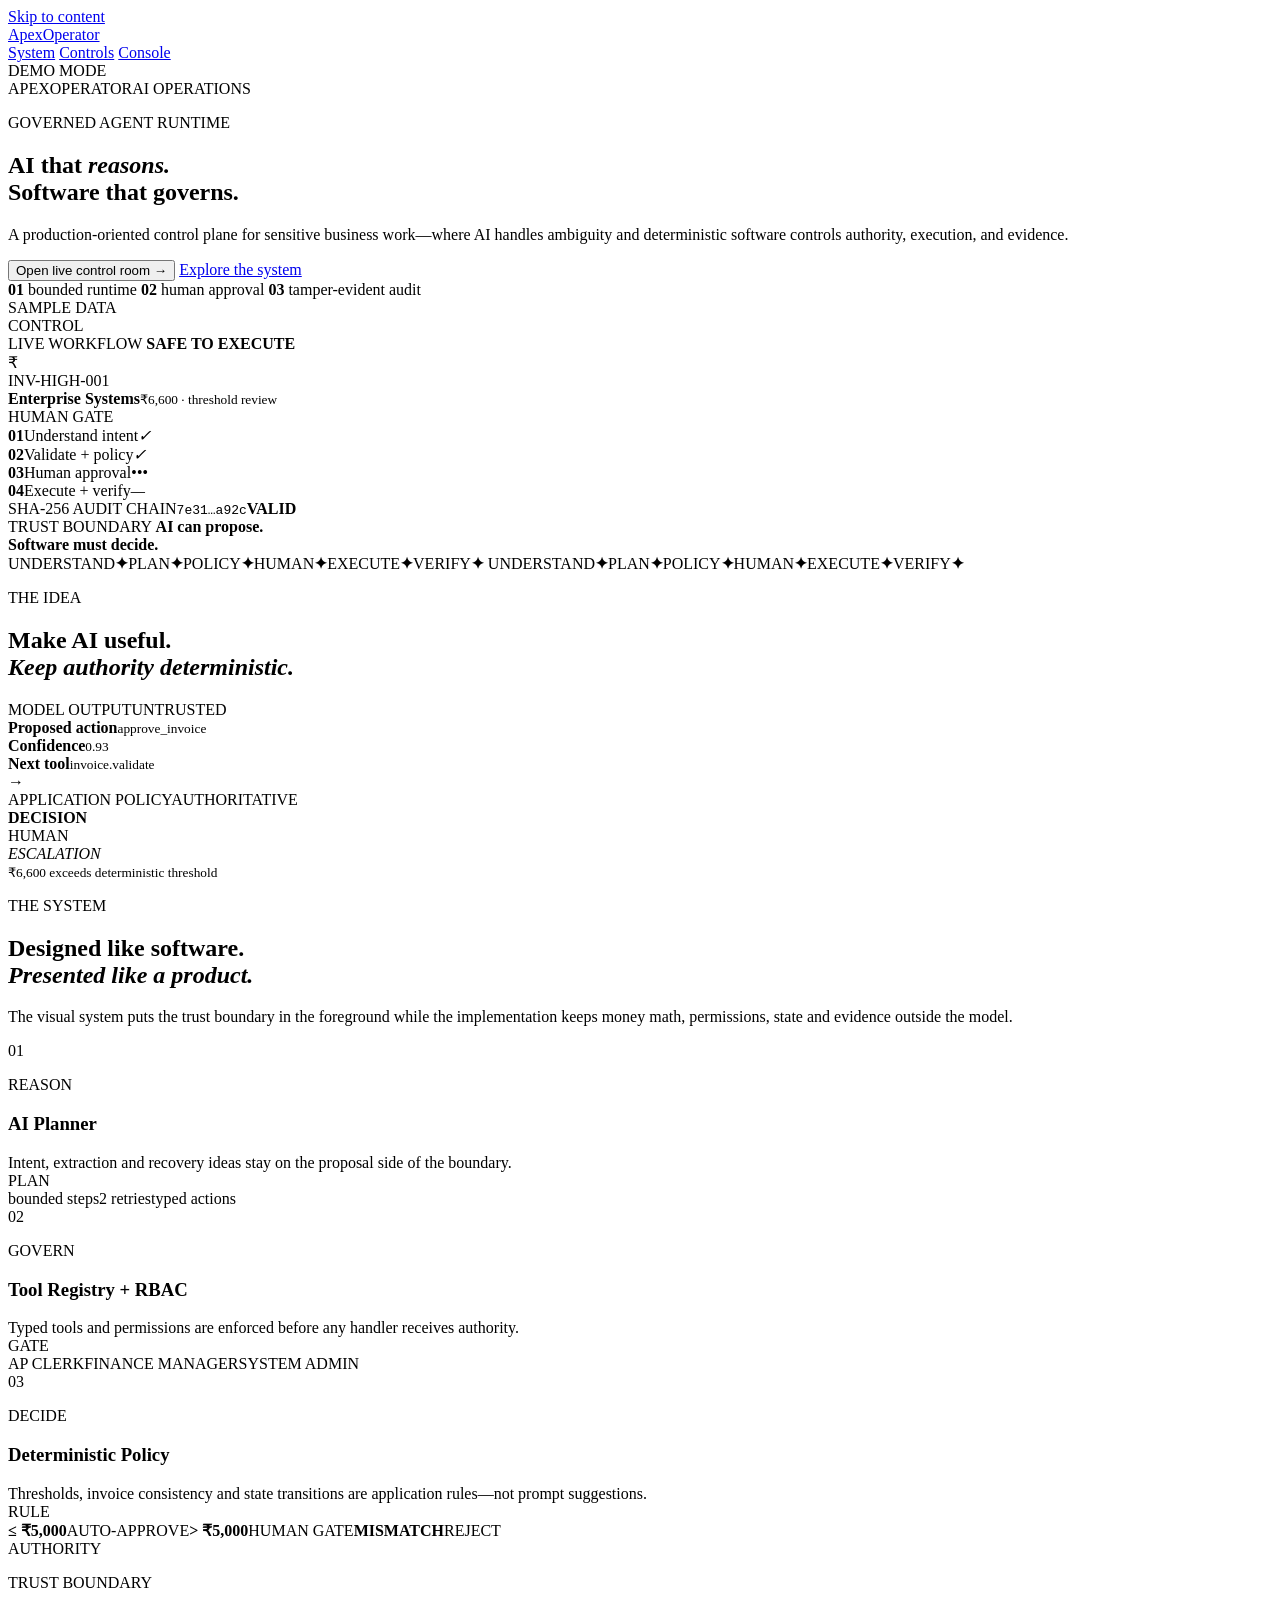
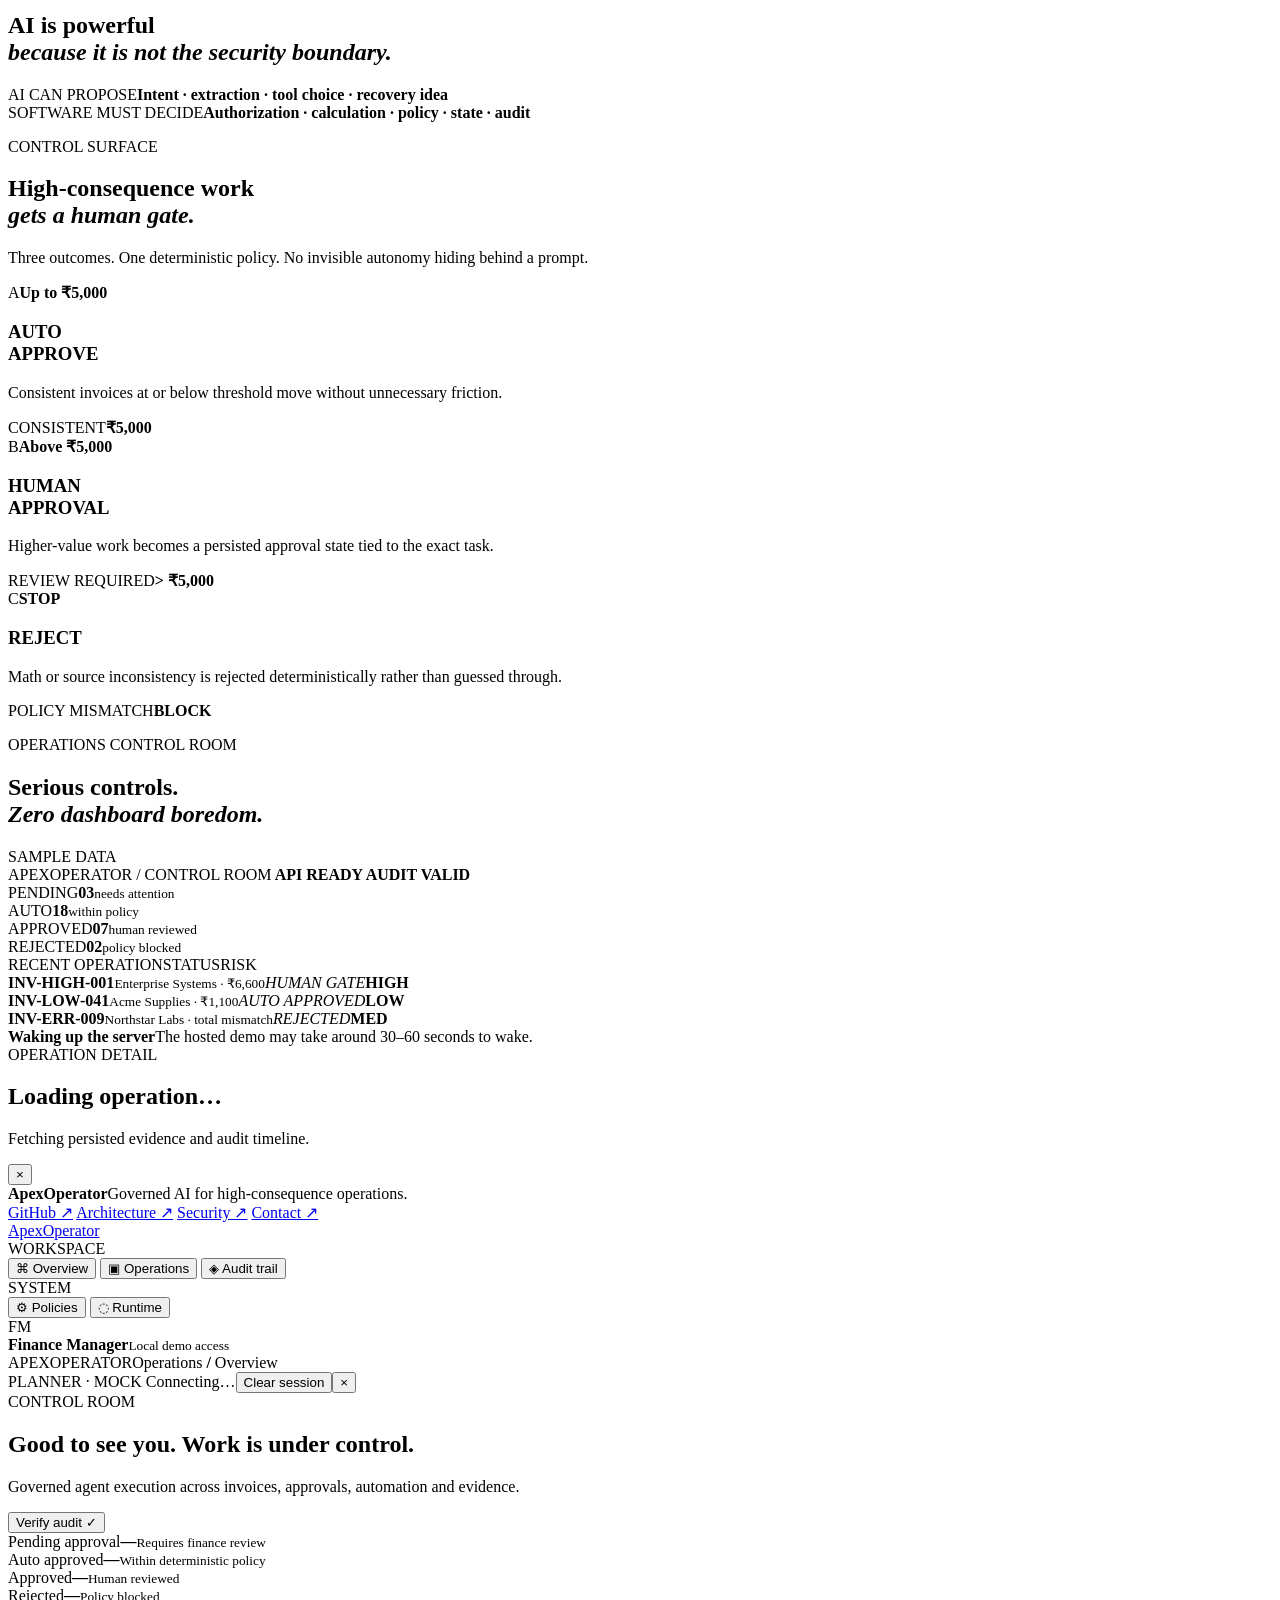
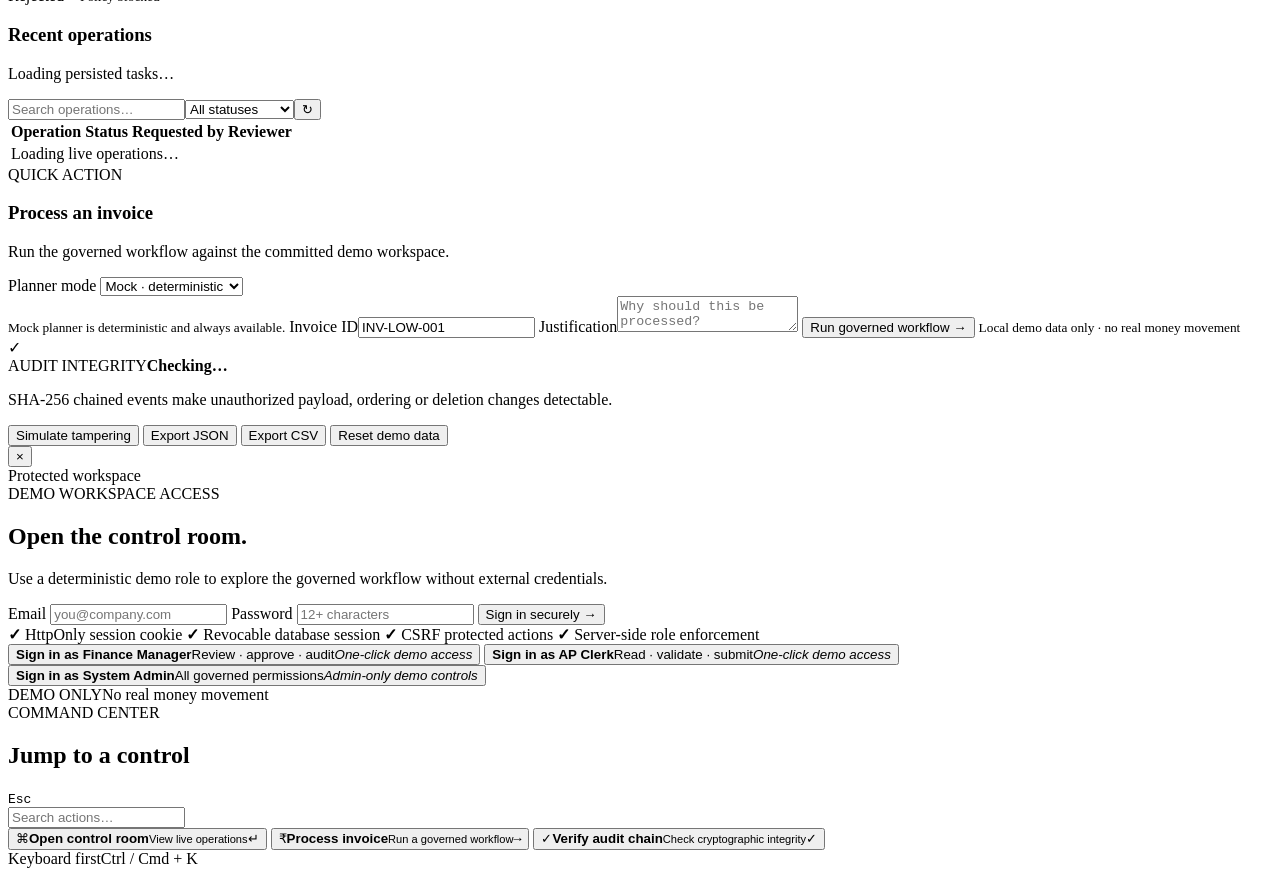
==== commit d6f916a8: "fix: simplify CTA and clarify sample policy labels" ====
--- a/frontend/index.html
+++ b/frontend/index.html
@@ -3,7 +3,6 @@
 <head>
   <meta charset="utf-8">
   <meta name="viewport" content="width=device-width,initial-scale=1">
-  <meta name="theme-color" content="#2e145f">
   <meta name="description" content="ApexOperator — governed AI for high-consequence business operations.">
   <meta name="robots" content="index,follow">
   <meta name="theme-color" content="#2e145f">
@@ -42,7 +41,7 @@
       <a href="#system">System</a>
       <a href="#controls">Controls</a>
       <a href="#console">Console</a>
-      <div class="header-actions"><span class="session-badge" id="sessionBadge"><b></b> DEMO MODE</span><button class="nav-cta" id="launchTop">Control room</button></div>
+      <div class="header-actions"><span class="session-badge" id="sessionBadge"><b></b> DEMO MODE</span></div>
     </nav>
   </header>
 
@@ -174,13 +173,13 @@
 
       <div class="ed-control-grid">
         <article class="ed-control-card ed-control-a">
-          <div class="ed-control-top"><span>A</span><b>00 → 05K</b></div>
+          <div class="ed-control-top"><span>A</span><b>Up to ₹5,000</b></div>
           <h3>AUTO<br>APPROVE</h3>
           <p>Consistent invoices at or below threshold move without unnecessary friction.</p>
           <div class="ed-control-foot"><span>CONSISTENT</span><strong>₹5,000</strong></div>
         </article>
         <article class="ed-control-card ed-control-b">
-          <div class="ed-control-top"><span>B</span><b>05K → ∞</b></div>
+          <div class="ed-control-top"><span>B</span><b>Above ₹5,000</b></div>
           <h3>HUMAN<br>APPROVAL</h3>
           <p>Higher-value work becomes a persisted approval state tied to the exact task.</p>
           <div class="ed-control-foot"><span>REVIEW REQUIRED</span><strong>&gt; ₹5,000</strong></div>
@@ -198,7 +197,7 @@
       <div class="ed-console-head">
         <div><p class="ed-kicker">OPERATIONS CONTROL ROOM</p><h2>Serious controls.<br><em>Zero dashboard boredom.</em></h2></div>
       </div>
-      <div class="ed-console-frame">
+      <div class="ed-console-frame"><span class="sample-badge">SAMPLE DATA</span>
         <div class="ed-console-bar"><span>APEXOPERATOR / CONTROL ROOM</span><b><i></i> API READY</b><b><i></i> AUDIT VALID</b></div>
         <div class="ed-console-stats">
           <div><span>PENDING</span><strong>03</strong><small>needs attention</small></div>
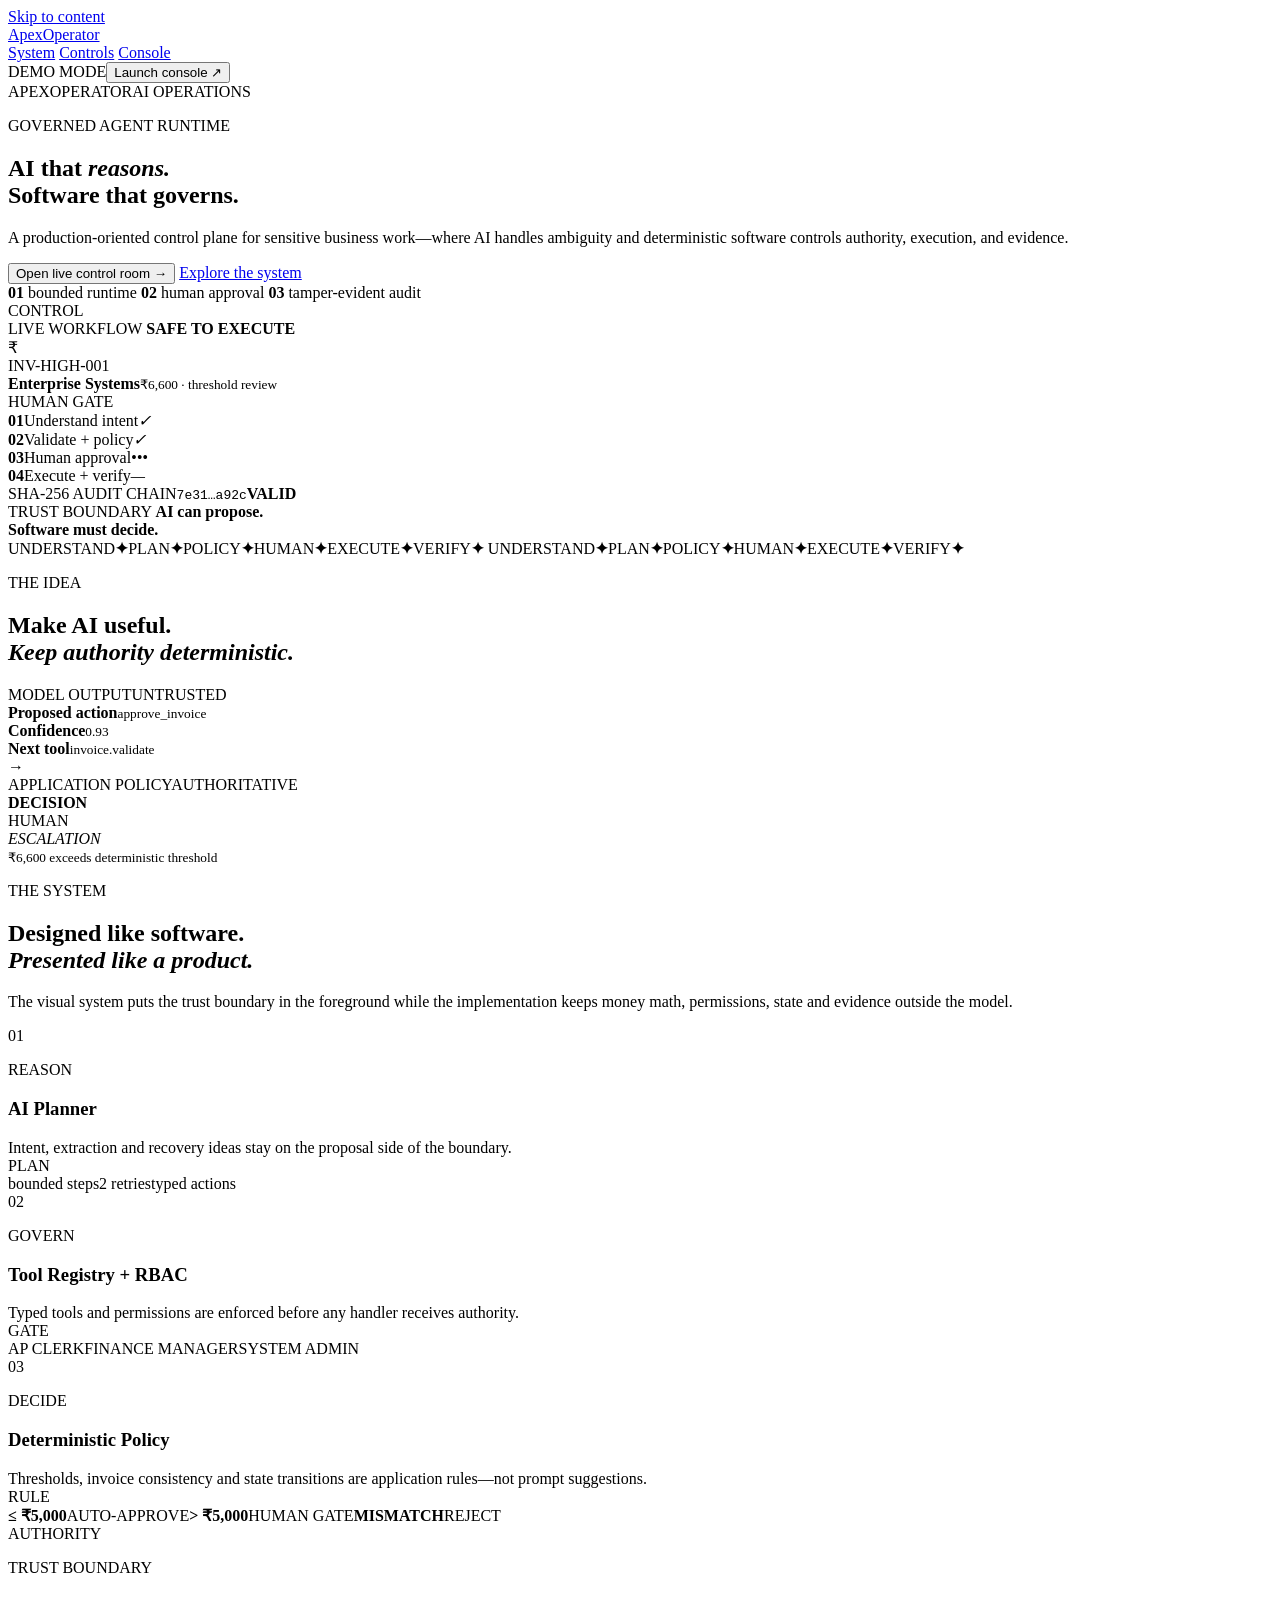
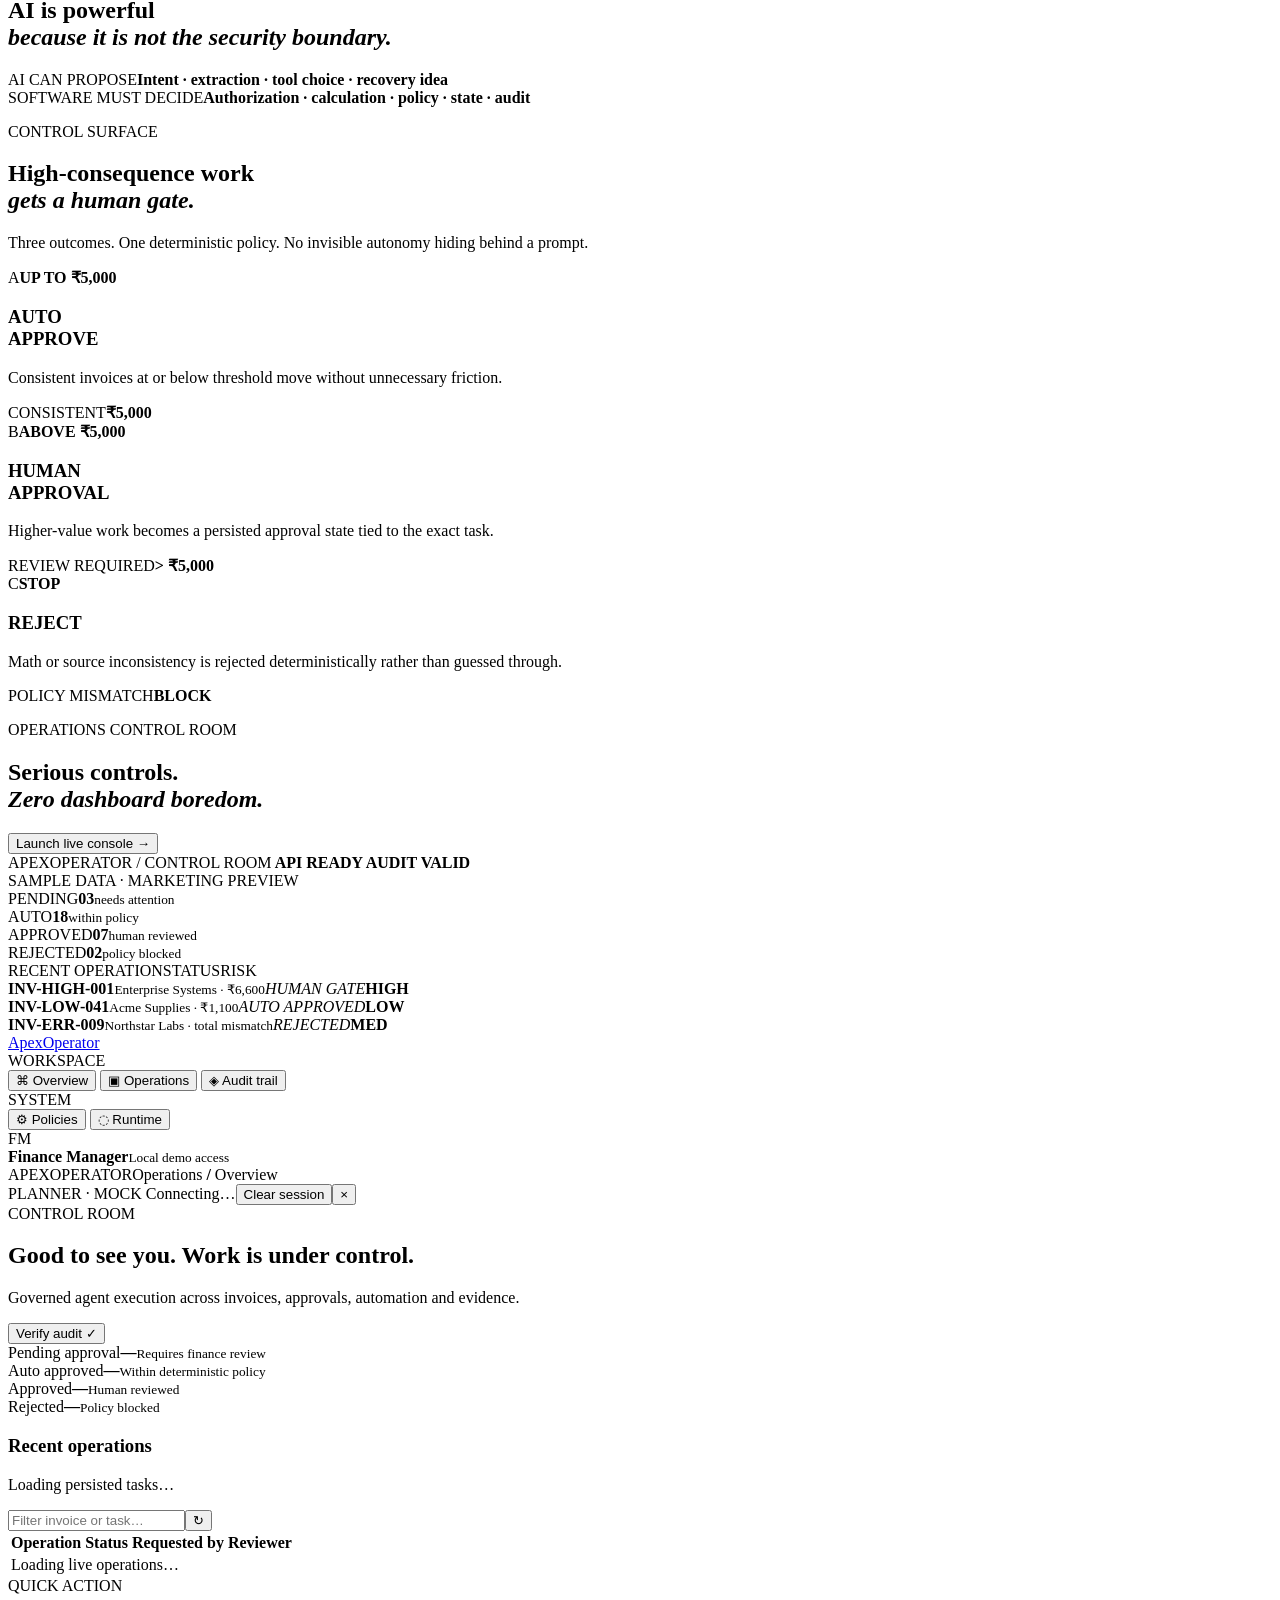
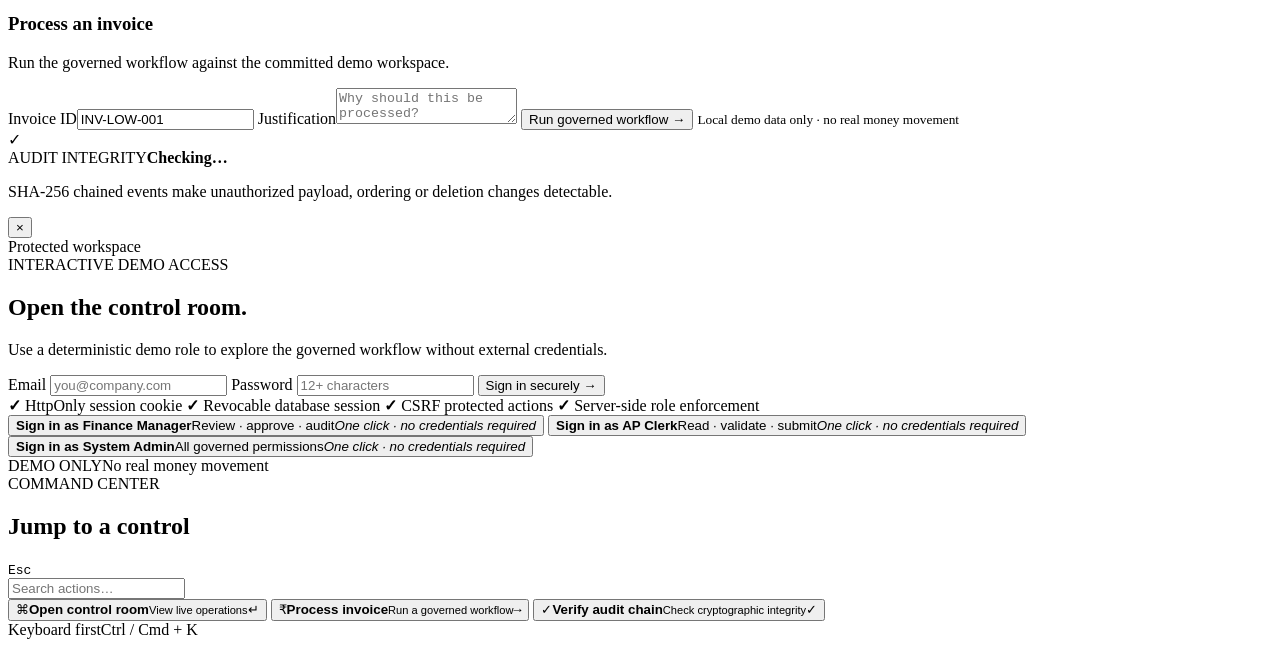
==== commit 67c52aff: "feat(ui): improve demo entry and live-state messaging" ====
--- a/frontend/index.html
+++ b/frontend/index.html
@@ -3,28 +3,12 @@
 <head>
   <meta charset="utf-8">
   <meta name="viewport" content="width=device-width,initial-scale=1">
+  <meta name="theme-color" content="#2e145f">
   <meta name="description" content="ApexOperator — governed AI for high-consequence business operations.">
-  <meta name="robots" content="index,follow">
-  <meta name="theme-color" content="#2e145f">
-  <link rel="canonical" href="https://apexoperator.onrender.com/">
-  <meta property="og:type" content="website">
-  <meta property="og:site_name" content="ApexOperator">
-  <meta property="og:title" content="ApexOperator — AI that reasons. Software that governs.">
-  <meta property="og:description" content="A governed agent runtime for sensitive business operations.">
-  <meta property="og:url" content="https://apexoperator.onrender.com/">
-  <meta property="og:image" content="https://apexoperator.onrender.com/assets/og-image.svg">
-  <meta property="og:image:width" content="1200">
-  <meta property="og:image:height" content="630">
-  <meta name="twitter:card" content="summary_large_image">
-  <meta name="twitter:title" content="ApexOperator — AI that reasons. Software that governs.">
-  <meta name="twitter:description" content="Governed AI for high-consequence business operations.">
-  <meta name="twitter:image" content="https://apexoperator.onrender.com/assets/og-image.svg">
-  <link rel="icon" type="image/svg+xml" href="/assets/favicon.svg">
   <title>ApexOperator — AI Operations Control Room</title>
   <link rel="stylesheet" href="/assets/styles.css">
   <link rel="stylesheet" href="/assets/2026-polish.css">
   <link rel="stylesheet" href="/assets/2026-editions.css">
-  <link rel="stylesheet" href="/assets/ops-hardening.css">
 </head>
 <body>
   <div class="noise"></div>
@@ -41,7 +25,7 @@
       <a href="#system">System</a>
       <a href="#controls">Controls</a>
       <a href="#console">Console</a>
-      <div class="header-actions"><span class="session-badge" id="sessionBadge"><b></b> DEMO MODE</span></div>
+      <div class="header-actions"><span class="session-badge" id="sessionBadge"><b></b> DEMO MODE</span><button class="nav-cta" id="launchTop">Launch console <span>↗</span></button></div>
     </nav>
   </header>
 
@@ -67,7 +51,6 @@
         </div>
 
         <div class="ed-hero-art" aria-label="ApexOperator governed execution visualization">
-          <span class="sample-badge">SAMPLE DATA</span>
           <div class="ed-orb ed-orb-a"></div>
           <div class="ed-orb ed-orb-b"></div>
           <div class="ed-hero-word">CONTROL</div>
@@ -98,7 +81,7 @@
     </section>
 
     <section class="ed-marquee" aria-label="Workflow principles">
-      <div class="ed-marquee-track" aria-hidden="true">
+      <div class="ed-marquee-track">
         <span>UNDERSTAND</span><b>✦</b><span>PLAN</span><b>✦</b><span>POLICY</span><b>✦</b><span>HUMAN</span><b>✦</b><span>EXECUTE</span><b>✦</b><span>VERIFY</span><b>✦</b>
         <span>UNDERSTAND</span><b>✦</b><span>PLAN</span><b>✦</b><span>POLICY</span><b>✦</b><span>HUMAN</span><b>✦</b><span>EXECUTE</span><b>✦</b><span>VERIFY</span><b>✦</b>
       </div>
@@ -173,13 +156,13 @@
 
       <div class="ed-control-grid">
         <article class="ed-control-card ed-control-a">
-          <div class="ed-control-top"><span>A</span><b>Up to ₹5,000</b></div>
+          <div class="ed-control-top"><span>A</span><b>UP TO ₹5,000</b></div>
           <h3>AUTO<br>APPROVE</h3>
           <p>Consistent invoices at or below threshold move without unnecessary friction.</p>
           <div class="ed-control-foot"><span>CONSISTENT</span><strong>₹5,000</strong></div>
         </article>
         <article class="ed-control-card ed-control-b">
-          <div class="ed-control-top"><span>B</span><b>Above ₹5,000</b></div>
+          <div class="ed-control-top"><span>B</span><b>ABOVE ₹5,000</b></div>
           <h3>HUMAN<br>APPROVAL</h3>
           <p>Higher-value work becomes a persisted approval state tied to the exact task.</p>
           <div class="ed-control-foot"><span>REVIEW REQUIRED</span><strong>&gt; ₹5,000</strong></div>
@@ -196,9 +179,11 @@
     <section class="ed-console-section section-shell console-preview" id="console">
       <div class="ed-console-head">
         <div><p class="ed-kicker">OPERATIONS CONTROL ROOM</p><h2>Serious controls.<br><em>Zero dashboard boredom.</em></h2></div>
-      </div>
-      <div class="ed-console-frame"><span class="sample-badge">SAMPLE DATA</span>
+        <button class="primary-btn small ed-primary" id="launchConsole">Launch live console <span>→</span></button>
+      </div>
+      <div class="ed-console-frame">
         <div class="ed-console-bar"><span>APEXOPERATOR / CONTROL ROOM</span><b><i></i> API READY</b><b><i></i> AUDIT VALID</b></div>
+        <div class="ed-sample-badge" aria-label="Sample data">SAMPLE DATA · MARKETING PREVIEW</div>
         <div class="ed-console-stats">
           <div><span>PENDING</span><strong>03</strong><small>needs attention</small></div>
           <div><span>AUTO</span><strong>18</strong><small>within policy</small></div>
@@ -214,36 +199,6 @@
       </div>
     </section>
   </main>
-
-
-  <div class="wake-notice" id="wakeNotice" role="status" aria-live="polite">
-    <div class="wake-notice-row">
-      <span class="wake-dot" aria-hidden="true"></span>
-      <div class="wake-notice-copy"><strong id="wakeTitle">Waking up the server</strong><span id="wakeMessage">The hosted demo may take around 30–60 seconds to wake.</span></div>
-      <button class="wake-retry" id="retryServer" hidden>Retry</button>
-    </div>
-  </div>
-
-  <div class="task-detail-modal" id="taskDetailModal" aria-hidden="true">
-    <div class="task-detail-card" role="dialog" aria-modal="true" aria-labelledby="taskDetailTitle">
-      <div class="task-detail-head">
-        <div><div class="eyebrow">OPERATION DETAIL</div><h2 id="taskDetailTitle">Loading operation…</h2><p id="taskDetailSubtitle">Fetching persisted evidence and audit timeline.</p></div>
-        <button class="task-detail-close" id="closeTaskDetail" aria-label="Close operation detail">×</button>
-      </div>
-      <div class="task-detail-body" id="taskDetailBody"></div>
-    </div>
-  </div>
-
-
-  <footer class="site-footer">
-    <div><strong>ApexOperator</strong><span>Governed AI for high-consequence operations.</span></div>
-    <nav aria-label="Footer">
-      <a href="https://github.com/Eshablink/ApexOperator" target="_blank" rel="noreferrer">GitHub ↗</a>
-      <a href="https://github.com/Eshablink/ApexOperator/blob/main/docs/ARCHITECTURE.md" target="_blank" rel="noreferrer">Architecture ↗</a>
-      <a href="https://github.com/Eshablink/ApexOperator/blob/main/docs/SECURITY.md" target="_blank" rel="noreferrer">Security ↗</a>
-      <a href="https://www.linkedin.com/in/esha-dabbara-708177255/" target="_blank" rel="noreferrer">Contact ↗</a>
-    </nav>
-  </footer>
 
   <div class="console-overlay" id="consoleOverlay" aria-hidden="true">
     <div class="console-app">
@@ -281,8 +236,9 @@
             <section class="operations-panel">
               <div class="panel-toolbar">
                 <div><h3>Recent operations</h3><p id="recordHint">Loading persisted tasks…</p></div>
-                <div class="toolbar-tools"><input id="taskFilter" type="search" placeholder="Search operations…" aria-label="Search operations"><select id="statusFilter" aria-label="Filter by status"><option value="">All statuses</option><option value="PENDING_HUMAN_APPROVAL">Pending</option><option value="AUTO_APPROVED">Auto approved</option><option value="APPROVED">Approved</option><option value="REJECTED">Rejected</option></select><button class="icon-btn" id="refreshBtn" title="Refresh">↻</button></div>
+                <div class="toolbar-tools"><input id="taskFilter" type="search" placeholder="Filter invoice or task…" aria-label="Filter operations"><button class="icon-btn" id="refreshBtn" title="Refresh">↻</button></div>
               </div>
+              <div id="liveState" class="live-state hidden" role="status" aria-live="polite"></div>
               <div class="operation-table-wrap">
                 <table class="operation-table">
                   <thead><tr><th>Operation</th><th>Status</th><th>Requested by</th><th>Reviewer</th><th></th></tr></thead>
@@ -296,14 +252,6 @@
                 <div class="eyebrow">QUICK ACTION</div>
                 <h3>Process an invoice</h3>
                 <p>Run the governed workflow against the committed demo workspace.</p>
-                <div class="planner-picker">
-                  <label for="plannerMode">Planner mode</label>
-                  <select id="plannerMode" aria-label="Planner mode">
-                    <option value="mock">Mock · deterministic</option>
-                    <option value="openai">Live LLM · untrusted</option>
-                  </select>
-                </div>
-                <small class="planner-hint" id="plannerHint">Mock planner is deterministic and always available.</small>
                 <label>Invoice ID<input id="invoiceInput" value="INV-LOW-001" autocomplete="off"></label>
                 <label>Justification<textarea id="justificationInput" placeholder="Why should this be processed?"></textarea></label>
                 <button class="primary-btn full" id="processBtn">Run governed workflow <span>→</span></button>
@@ -313,12 +261,6 @@
                 <div class="integrity-head"><span class="shield">✓</span><div><span>AUDIT INTEGRITY</span><strong id="auditStatus">Checking…</strong></div></div>
                 <div class="integrity-bar"><i></i></div>
                 <p>SHA-256 chained events make unauthorized payload, ordering or deletion changes detectable.</p>
-                <div class="console-toolbar-actions">
-                  <button class="compact-action" id="tamperBtn">Simulate tampering</button>
-                  <button class="compact-action" id="exportJsonBtn">Export JSON</button>
-                  <button class="compact-action" id="exportCsvBtn">Export CSV</button>
-                  <button class="compact-action" id="resetDemoBtn">Reset demo data</button>
-                </div>
               </section>
             </aside>
           </div>
@@ -334,7 +276,7 @@
         <div class="auth-logo"><span class="brand-mark"><span></span><span></span><span></span></span></div>
         <span class="security-chip"><b></b> Protected workspace</span>
       </div>
-      <div class="eyebrow" id="authKicker">DEMO WORKSPACE ACCESS</div>
+      <div class="eyebrow" id="authKicker">INTERACTIVE DEMO ACCESS</div>
       <h2 id="authTitle">Open the control room.</h2>
       <p id="authLede">Use a deterministic demo role to explore the governed workflow without external credentials.</p>
 
@@ -358,9 +300,9 @@
 
       <div id="demoAuth">
         <div class="role-grid">
-          <button class="role-card" data-token="dev-manager-token" data-role="FINANCE_MANAGER" data-actor="dev-manager"><b>Sign in as Finance Manager</b><span>Review · approve · audit</span><i>One-click demo access</i></button>
-          <button class="role-card" data-token="dev-clerk-token" data-role="AP_CLERK" data-actor="dev-clerk"><b>Sign in as AP Clerk</b><span>Read · validate · submit</span><i>One-click demo access</i></button>
-          <button class="role-card" data-token="dev-admin-token" data-role="SYSTEM_ADMIN" data-actor="dev-admin"><b>Sign in as System Admin</b><span>All governed permissions</span><i>Admin-only demo controls</i></button>
+          <button class="role-card" data-token="dev-manager-token" data-role="FINANCE_MANAGER" data-actor="dev-manager"><b>Sign in as Finance Manager</b><span>Review · approve · audit</span><i>One click · no credentials required</i></button>
+          <button class="role-card" data-token="dev-clerk-token" data-role="AP_CLERK" data-actor="dev-clerk"><b>Sign in as AP Clerk</b><span>Read · validate · submit</span><i>One click · no credentials required</i></button>
+          <button class="role-card" data-token="dev-admin-token" data-role="SYSTEM_ADMIN" data-actor="dev-admin"><b>Sign in as System Admin</b><span>All governed permissions</span><i>One click · no credentials required</i></button>
         </div>
       </div>
 
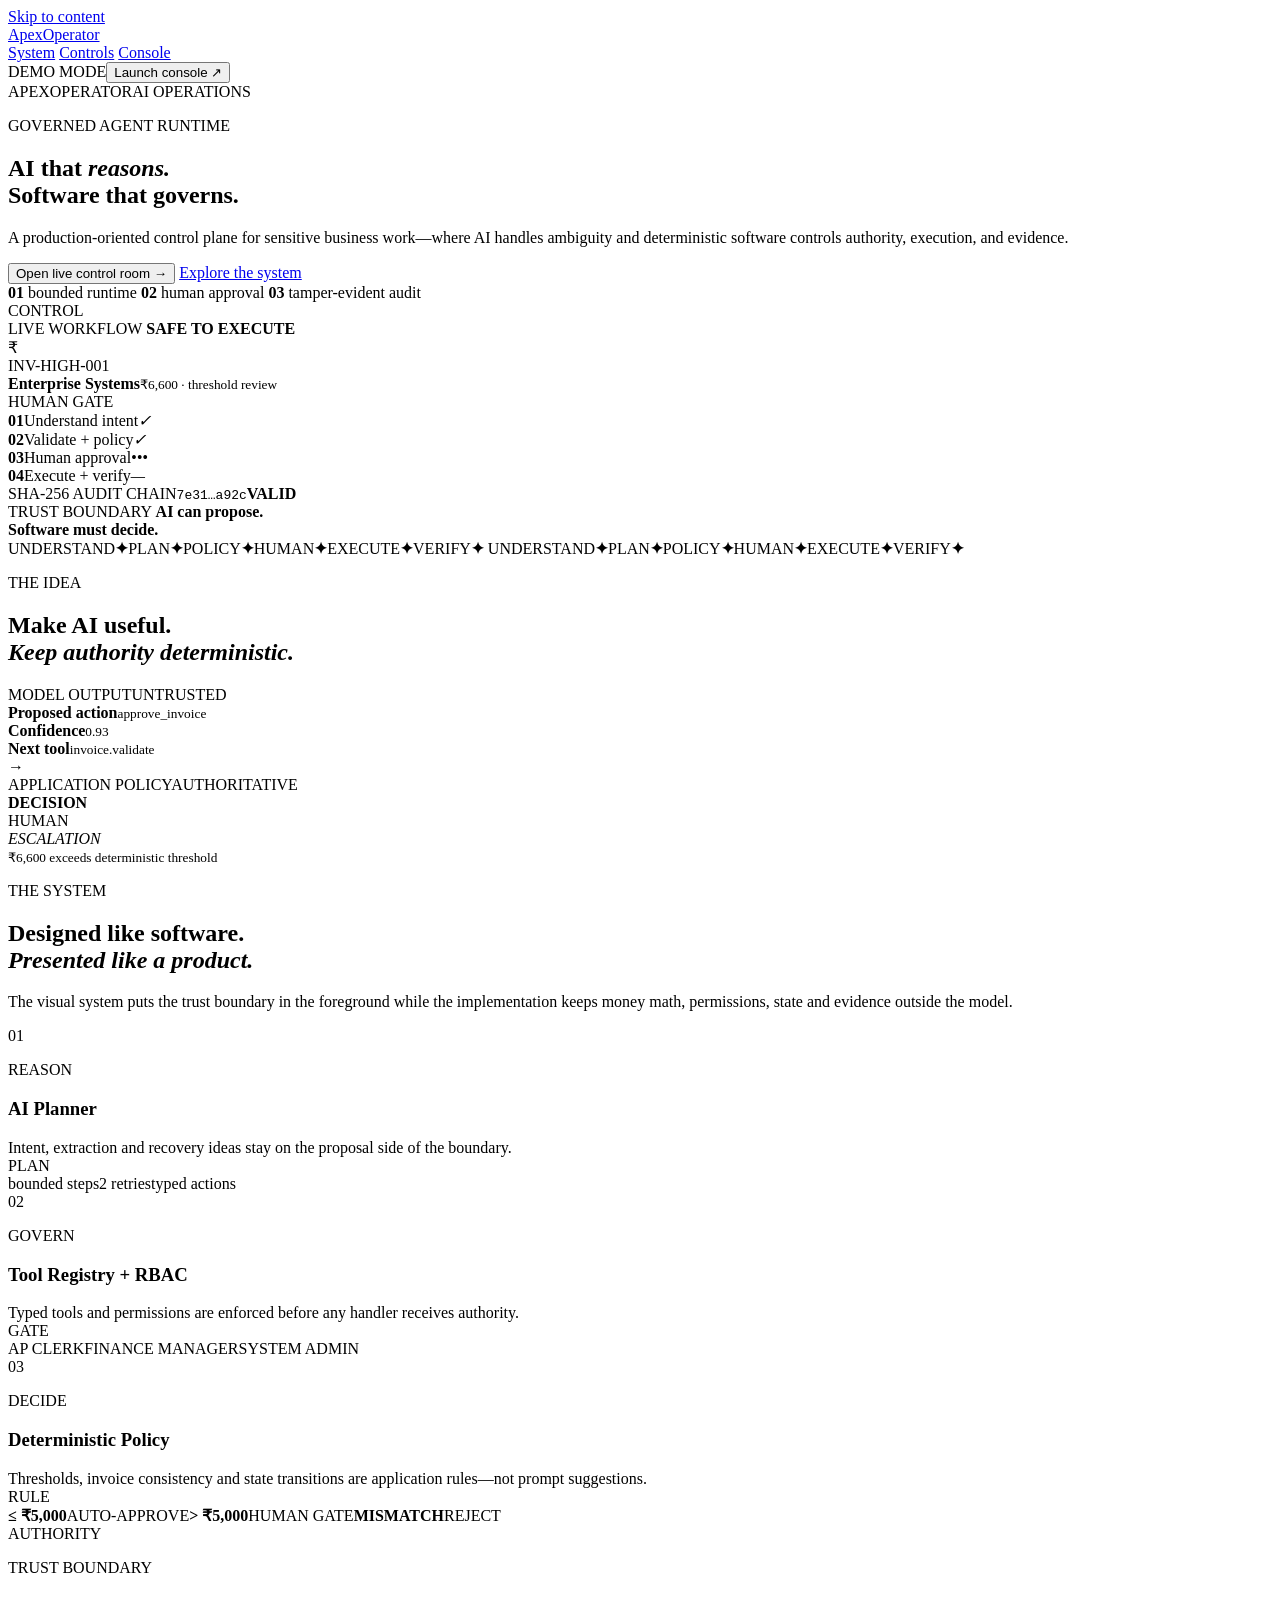
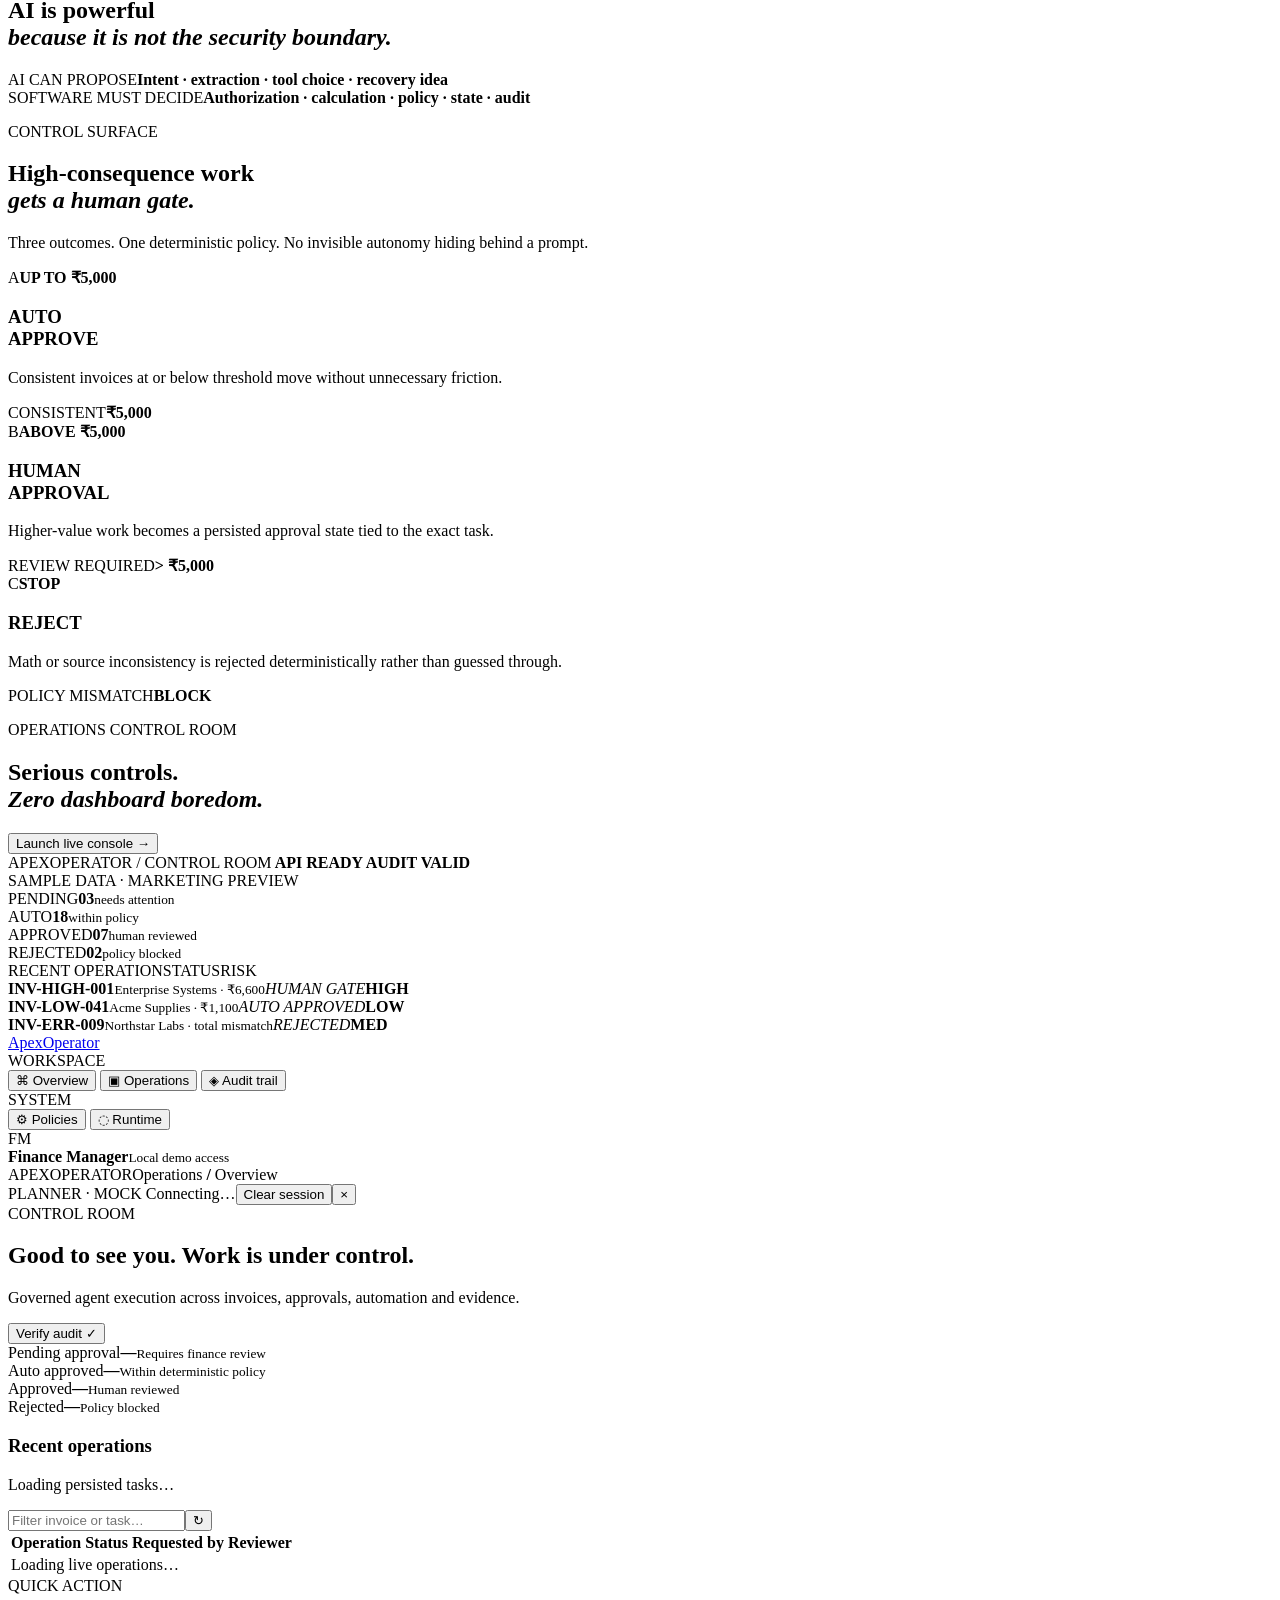
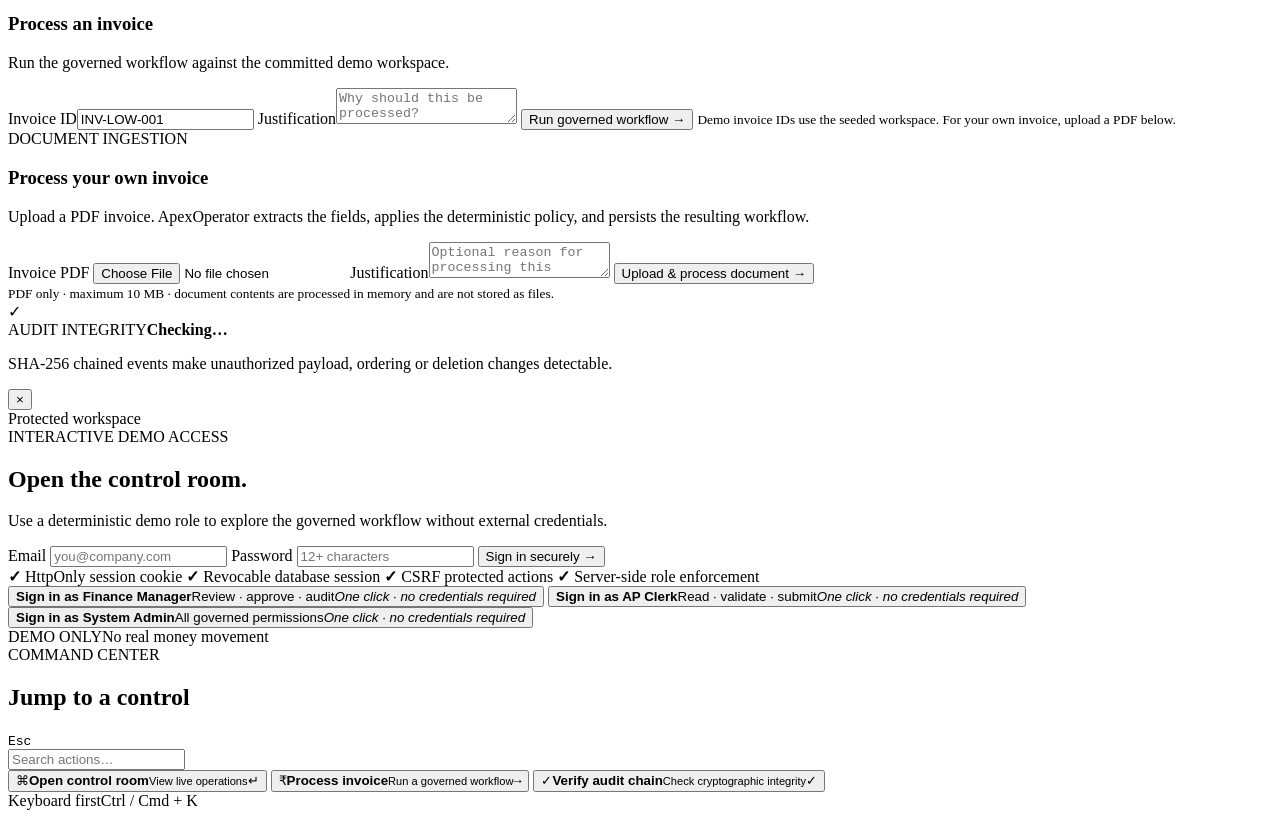
==== commit a0b0e801: "feat(ui): add self-service invoice PDF upload" ====
--- a/frontend/index.html
+++ b/frontend/index.html
@@ -6,9 +6,9 @@
   <meta name="theme-color" content="#2e145f">
   <meta name="description" content="ApexOperator — governed AI for high-consequence business operations.">
   <title>ApexOperator — AI Operations Control Room</title>
-  <link rel="stylesheet" href="/assets/styles.css">
-  <link rel="stylesheet" href="/assets/2026-polish.css">
-  <link rel="stylesheet" href="/assets/2026-editions.css">
+  <link rel="stylesheet" href="/assets/styles.css?v=2026.10.08">
+  <link rel="stylesheet" href="/assets/2026-polish.css?v=2026.10.08">
+  <link rel="stylesheet" href="/assets/2026-editions.css?v=2026.10.08">
 </head>
 <body>
   <div class="noise"></div>
@@ -239,6 +239,7 @@
                 <div class="toolbar-tools"><input id="taskFilter" type="search" placeholder="Filter invoice or task…" aria-label="Filter operations"><button class="icon-btn" id="refreshBtn" title="Refresh">↻</button></div>
               </div>
               <div id="liveState" class="live-state hidden" role="status" aria-live="polite"></div>
+              <div id="operationsMobile" class="operations-mobile" aria-label="Mobile operations list"></div>
               <div class="operation-table-wrap">
                 <table class="operation-table">
                   <thead><tr><th>Operation</th><th>Status</th><th>Requested by</th><th>Reviewer</th><th></th></tr></thead>
@@ -255,7 +256,19 @@
                 <label>Invoice ID<input id="invoiceInput" value="INV-LOW-001" autocomplete="off"></label>
                 <label>Justification<textarea id="justificationInput" placeholder="Why should this be processed?"></textarea></label>
                 <button class="primary-btn full" id="processBtn">Run governed workflow <span>→</span></button>
-                <small class="demo-note">Local demo data only · no real money movement</small>
+                <small class="demo-note">Demo invoice IDs use the seeded workspace. For your own invoice, upload a PDF below.</small>
+              </section>
+              <section class="action-panel document-upload-panel">
+                <div class="eyebrow">DOCUMENT INGESTION</div>
+                <h3>Process your own invoice</h3>
+                <p>Upload a PDF invoice. ApexOperator extracts the fields, applies the deterministic policy, and persists the resulting workflow.</p>
+                <label>Invoice PDF
+                  <input id="documentInput" type="file" accept=".pdf,application/pdf">
+                </label>
+                <label>Justification<textarea id="documentJustification" placeholder="Optional reason for processing this document"></textarea></label>
+                <button class="primary-btn full" id="processDocumentBtn">Upload &amp; process document <span>→</span></button>
+                <div id="documentResult" class="document-result hidden" role="status" aria-live="polite"></div>
+                <small class="demo-note">PDF only · maximum 10 MB · document contents are processed in memory and are not stored as files.</small>
               </section>
               <section class="integrity-panel" id="integrityPanel">
                 <div class="integrity-head"><span class="shield">✓</span><div><span>AUDIT INTEGRITY</span><strong id="auditStatus">Checking…</strong></div></div>
@@ -324,7 +337,7 @@
   </div>
 
   <div class="toast-stack" id="toastStack" aria-live="polite"></div>
-  <script src="/assets/app.js"></script>
-  <script src="/assets/2026-interactions.js"></script>
+  <script src="/assets/app.js?v=2026.10.08"></script>
+  <script src="/assets/2026-interactions.js?v=2026.10.08"></script>
 </body>
 </html>
